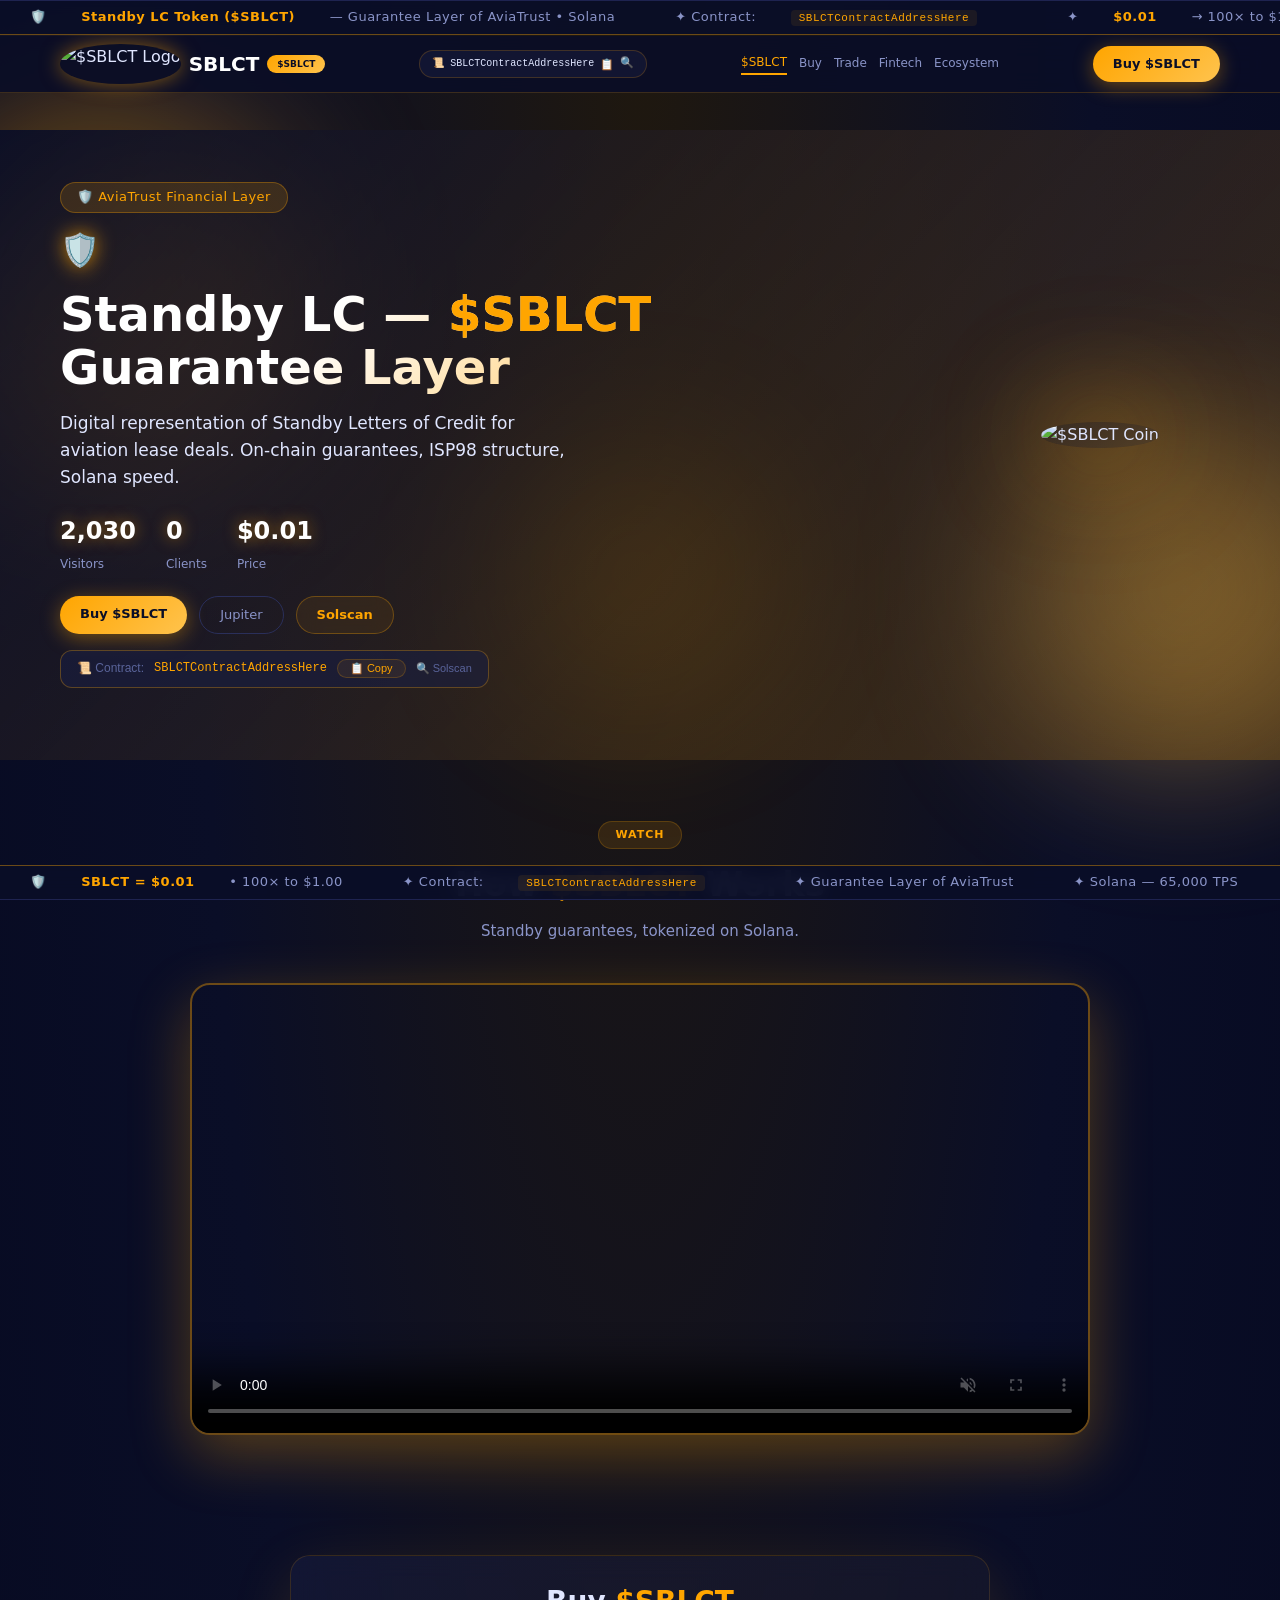
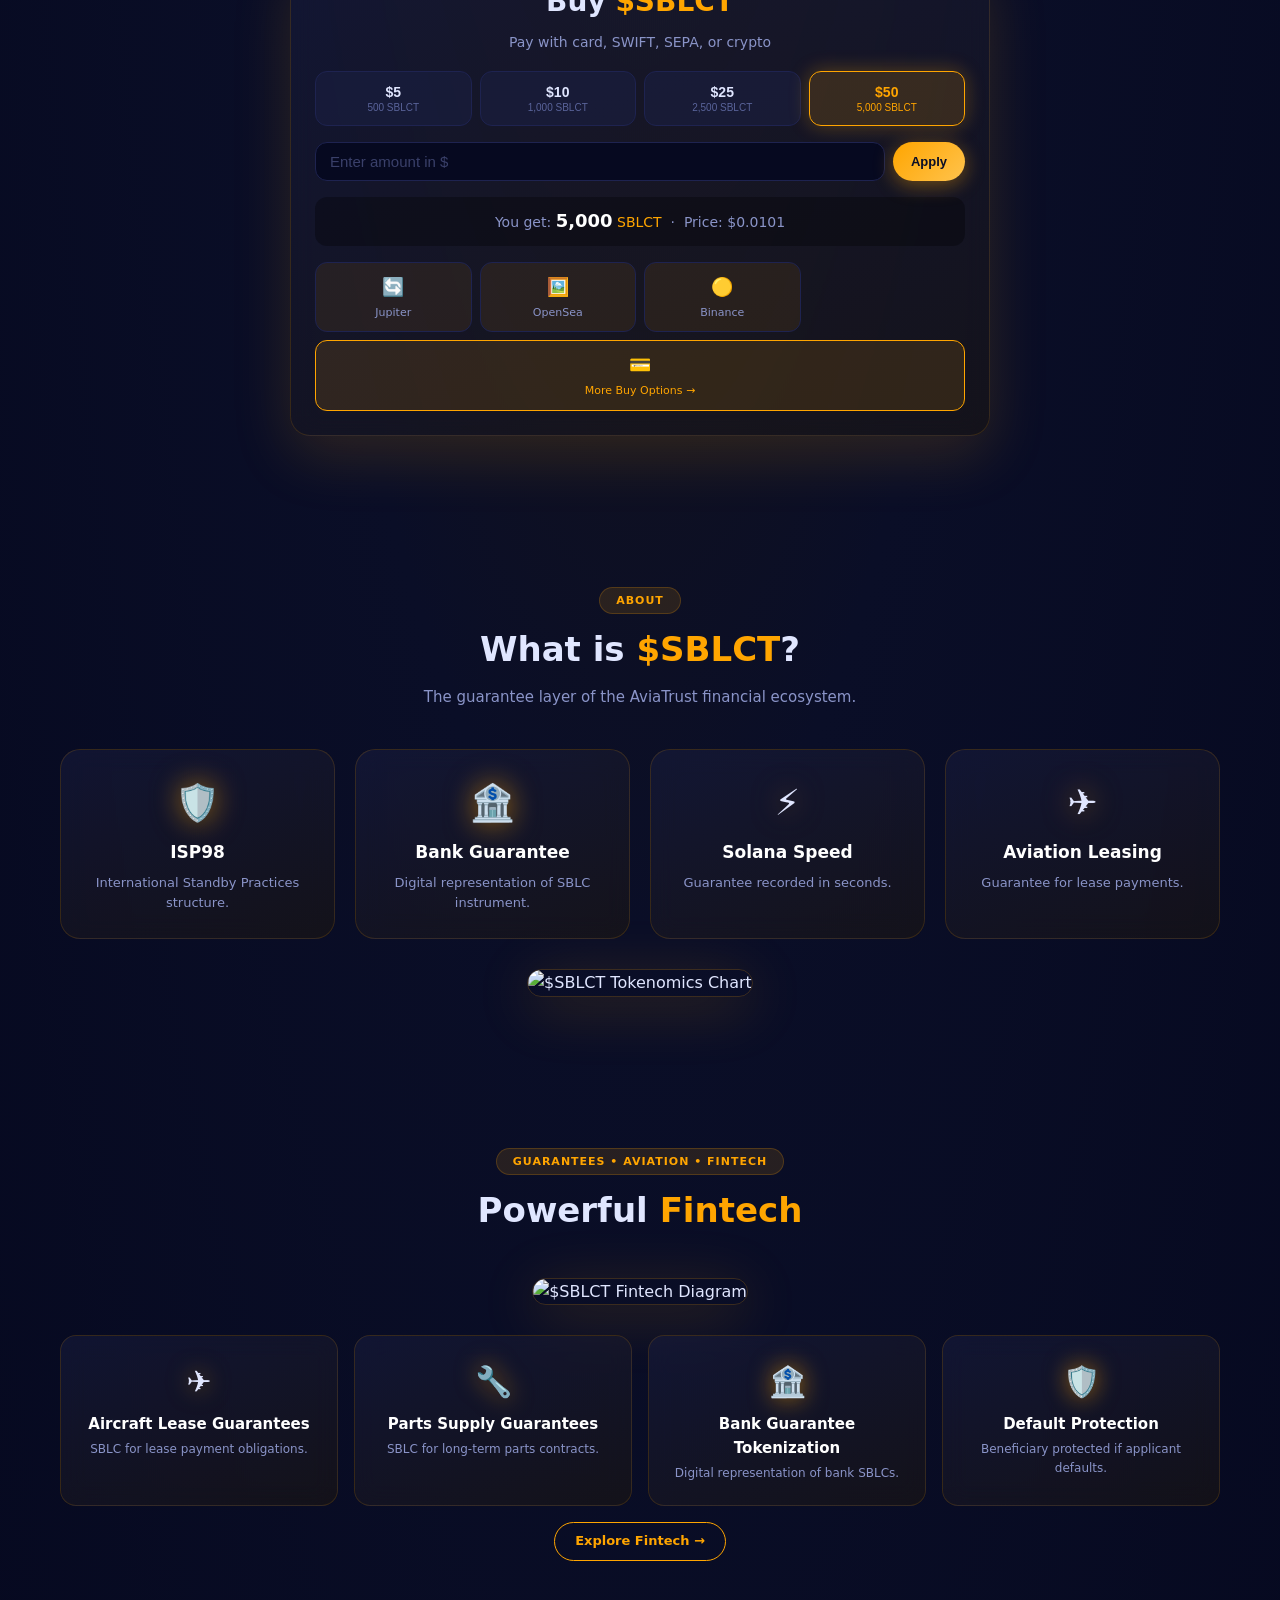
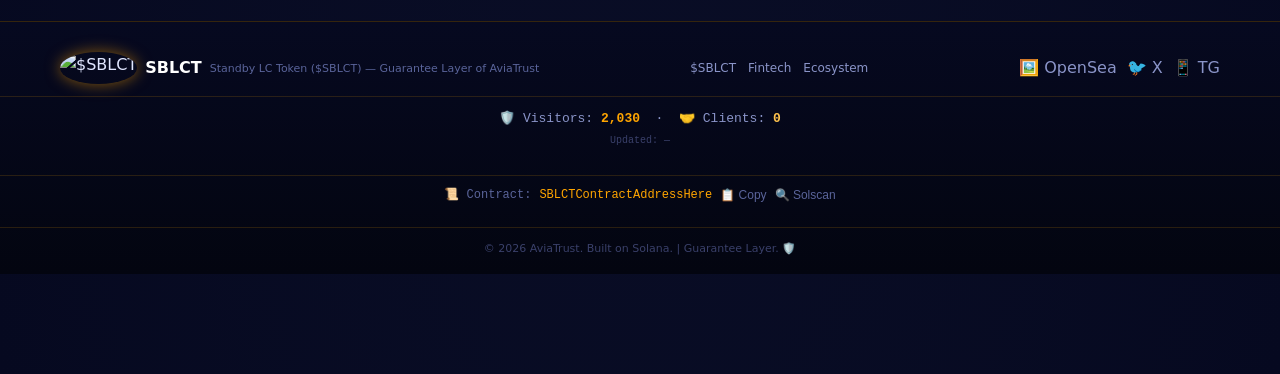
==== index.html @ 0c9ff34a "Create index.html" ====
<!DOCTYPE html>
<html lang="en">
<head>
<meta charset="UTF-8" />
<meta name="viewport" content="width=device-width, initial-scale=1.0"/>
<title>Standby Letter of Credit Token ($SBLCT) — Guarantee Layer of AviaTrust</title>
<meta name="description" content="Standby Letter of Credit Token on Solana. Digital representation of SBLC for aviation lease deals. $0.01 → target ×100." />
<link rel="icon" href="sblct_logo.png" />
<link rel="stylesheet" href="ai-agent.css" />
<style>
* { margin: 0; padding: 0; box-sizing: border-box; }
body {
  font-family: 'Segoe UI', system-ui, sans-serif;
  background: radial-gradient(ellipse at top, #1F180F 0%, #0A0E27 50%, #060920 100%);
  color: #E0E6FF; line-height: 1.6; overflow-x: hidden;
  padding-top: 130px; padding-bottom: 60px;
}
.container { max-width: 1200px; margin: 0 auto; padding: 0 20px; }

.orb { position: fixed; border-radius: 50%; pointer-events: none; filter: blur(80px); opacity: 0.4; z-index: 0; }
.orb-1 { width: 400px; height: 400px; background: #FFA500; top: 10%; left: -100px; }
.orb-2 { width: 350px; height: 350px; background: #FFC34D; bottom: 15%; right: -80px; }
.orb-3 { width: 250px; height: 250px; background: #FFA500; top: 50%; left: 40%; opacity: 0.2; }

.ticker { position: fixed; left: 0; width: 100%; z-index: 1000; background: rgba(10, 14, 39, 0.95); border-top: 1px solid #1E2350; border-bottom: 1px solid #1E2350; overflow: hidden; padding: 6px 0; backdrop-filter: blur(8px); }
.ticker-top { top: 0; border-bottom: 1px solid rgba(255,165,0,0.4); }
.ticker-bottom { bottom: 0; border-top: 1px solid rgba(255,165,0,0.4); }
.ticker-track { display: flex; white-space: nowrap; animation: tickerScroll 45s linear infinite; width: max-content; }
.ticker-track span { margin: 0 30px; font-size: 13px; color: #8A94C8; letter-spacing: 0.5px; flex-shrink: 0; }
.ticker-track .highlight-ticker { color: #FFA500; font-weight: 600; }
.ticker-track .contract-ticker { font-family: 'Courier New', monospace; color: #FFA500; background: rgba(255,165,0,0.08); padding: 2px 8px; border-radius: 4px; font-size: 11px; }
@keyframes tickerScroll { 0% { transform: translateX(0); } 100% { transform: translateX(-50%); } }
.ticker-bottom .ticker-track { animation-duration: 38s; }

header { position: fixed; top: 36px; left: 0; width: 100%; background: rgba(10, 14, 39, 0.92); backdrop-filter: blur(12px); z-index: 900; border-bottom: 1px solid rgba(255,165,0,0.2); padding: 8px 0; }
.header-inner { display: flex; align-items: center; justify-content: space-between; flex-wrap: wrap; gap: 8px; }
.logo { display: flex; align-items: center; gap: 8px; }
.logo img { height: 40px; width: auto; border-radius: 50%; box-shadow: 0 0 20px rgba(255,165,0,0.5); }
.logo-text { font-size: 20px; font-weight: 700; color: #fff; }
.logo-badge { font-size: 9px; background: linear-gradient(135deg, #FFA500, #FFC34D); color: #0A0E27; padding: 2px 10px; border-radius: 20px; font-weight: 700; text-transform: uppercase; }
.header-contract { font-size: 10px; color: #5A649A; background: rgba(26,30,65,0.5); padding: 4px 12px; border-radius: 20px; border: 1px solid rgba(255,165,0,0.2); display: inline-flex; align-items: center; gap: 6px; font-family: 'Courier New', monospace; }
.header-contract .addr { color: #E0E6FF; }
.header-contract .copy-btn { background: transparent; border: none; color: #5A649A; cursor: pointer; font-size: 11px; }
.header-contract .copy-btn:hover { color: #FFA500; }
.header-contract .solscan-link { color: #5A649A; text-decoration: none; font-size: 11px; }
.header-contract .solscan-link:hover { color: #FFA500; }

nav { display: flex; gap: 12px; align-items: center; flex-wrap: wrap; }
nav a { color: #8A94C8; text-decoration: none; font-size: 12px; font-weight: 500; transition: 0.3s; }
nav a:hover { color: #FFA500; }
nav a.active { color: #FFA500; border-bottom: 2px solid #FFA500; }

.btn-primary { background: linear-gradient(135deg, #FFA500 0%, #FFC34D 100%); color: #0A0E27; padding: 8px 20px; border-radius: 30px; font-weight: 700; text-decoration: none; transition: 0.3s; border: none; cursor: pointer; display: inline-block; font-size: 13px; box-shadow: 0 4px 20px rgba(255,165,0,0.4); }
.btn-primary:hover { transform: translateY(-2px); box-shadow: 0 8px 30px rgba(255,165,0,0.7); }
.btn-secondary { background: transparent; color: #FFA500; padding: 8px 20px; border-radius: 30px; font-weight: 600; text-decoration: none; border: 1px solid #FFA500; transition: 0.3s; display: inline-block; font-size: 13px; }
.btn-secondary:hover { background: #FFA500; color: #0A0E27; box-shadow: 0 0 20px rgba(255,165,0,0.5); }
.btn-outline { background: transparent; color: #8A94C8; padding: 8px 20px; border-radius: 30px; font-weight: 500; text-decoration: none; border: 1px solid #2A2F5A; transition: 0.3s; display: inline-block; font-size: 13px; }
.btn-outline:hover { border-color: #FFA500; color: #fff; }
.btn-glass { background: rgba(255,165,0, 0.08); backdrop-filter: blur(10px); color: #FFA500; padding: 8px 20px; border-radius: 30px; font-weight: 600; text-decoration: none; border: 1px solid rgba(255,165,0,0.3); transition: 0.3s; display: inline-block; font-size: 13px; }
.btn-glass:hover { background: rgba(255,165,0,0.2); box-shadow: 0 0 25px rgba(255,165,0,0.4); }

.hero { padding: 20px 0 40px; position: relative; z-index: 1; min-height: 70vh; display: flex; align-items: center; background-image: url('sblct_hero_bg.png'); background-size: cover; background-position: center; background-attachment: fixed; }
.hero::before { content: ''; position: absolute; top: 0; left: 0; right: 0; bottom: 0; background: linear-gradient(135deg, rgba(10,14,39,0.92) 0%, rgba(255,165,0,0.2) 100%); z-index: -1; }
.hero-inner { display: flex; align-items: center; gap: 40px; position: relative; z-index: 1; }
.hero-content { flex: 1; }
.hero-tag { display: inline-block; background: rgba(255,165,0,0.15); color: #FFA500; padding: 4px 16px; border-radius: 20px; font-size: 13px; font-weight: 500; letter-spacing: 0.5px; margin-bottom: 12px; border: 1px solid rgba(255,165,0,0.3); }
.hero h1 { font-size: 48px; font-weight: 800; line-height: 1.1; margin-bottom: 16px; background: linear-gradient(135deg, #fff 30%, #FFA500 100%); -webkit-background-clip: text; -webkit-text-fill-color: transparent; background-clip: text; }
.hero h1 .highlight { color: #FFA500; -webkit-text-fill-color: #FFA500; }
.hero .plane-icon { display: block; font-size: 32px; color: #FFA500; margin-bottom: 12px; text-shadow: 0 0 20px rgba(255,165,0,0.8); }
.hero p { font-size: 17px; color: #E0E6FF; max-width: 520px; margin-bottom: 20px; }
.hero-stats { display: flex; gap: 30px; margin-bottom: 20px; flex-wrap: wrap; }
.stat-number { display: block; font-size: 24px; font-weight: 700; color: #fff; text-shadow: 0 0 15px rgba(255,165,0,0.5); }
.stat-label { font-size: 12px; color: #8A94C8; }
.hero-actions { display: flex; gap: 12px; flex-wrap: wrap; }

.contract-hero { margin-top: 16px; padding: 8px 16px; background: rgba(26,30,65,0.6); border-radius: 12px; border: 1px solid rgba(255,165,0,0.3); display: inline-flex; align-items: center; gap: 10px; flex-wrap: wrap; font-size: 12px; font-family: 'Courier New', monospace; }
.contract-hero .label { color: #5A649A; font-family: 'Segoe UI', sans-serif; }
.contract-hero .addr { color: #FFA500; }
.contract-hero .copy-btn { background: rgba(255,165,0,0.08); border: 1px solid rgba(255,165,0,0.2); color: #FFA500; padding: 2px 12px; border-radius: 16px; cursor: pointer; font-size: 11px; transition: 0.2s; font-family: 'Segoe UI', sans-serif; }
.contract-hero .copy-btn:hover { background: rgba(255,165,0,0.2); }
.contract-hero .solscan-link { color: #5A649A; text-decoration: none; font-size: 11px; font-family: 'Segoe UI', sans-serif; }
.contract-hero .solscan-link:hover { color: #fff; }

.hero-visual { flex: 0 0 240px; text-align: center; }
.hero-coin { width: 240px; height: 240px; border-radius: 50%; object-fit: cover; box-shadow: 0 0 100px rgba(255,165,0,0.7), 0 0 150px rgba(255,165,0,0.4); animation: floatCoin 4s ease-in-out infinite; }
@keyframes floatCoin { 0%, 100% { transform: translateY(0) rotate(0deg); } 50% { transform: translateY(-15px) rotate(5deg); } }

.video-section { padding: 60px 0; position: relative; z-index: 1; }
.video-wrapper { max-width: 900px; margin: 0 auto; border-radius: 20px; overflow: hidden; border: 2px solid rgba(255,165,0,0.4); box-shadow: 0 20px 60px rgba(255,165,0,0.3); transition: 0.3s; }
.video-wrapper:hover { box-shadow: 0 20px 80px rgba(255,165,0,0.6); transform: translateY(-4px); border-color: #FFA500; }
.video-wrapper video { width: 100%; display: block; }

.quick-buy { max-width: 700px; margin: 0 auto 30px; background: linear-gradient(160deg, rgba(26,30,65,0.6) 0%, rgba(31,24,15,0.6) 100%); border: 1px solid rgba(255,165,0,0.3); border-radius: 24px; padding: 28px 32px; backdrop-filter: blur(12px); text-align: center; box-shadow: 0 20px 60px rgba(255,165,0,0.15); }
.quick-buy h2 { font-size: 28px; margin-bottom: 6px; }
.quick-buy h2 .highlight { color: #FFA500; }
.quick-buy .sub { color: #8A94C8; margin-bottom: 18px; font-size: 14px; }
.buy-amount-grid { display: grid; grid-template-columns: repeat(4, 1fr); gap: 8px; margin-bottom: 16px; }
.buy-amount-btn { background: rgba(26,30,65,0.6); border: 1px solid #1E2350; border-radius: 12px; padding: 12px 6px; color: #E0E6FF; font-size: 14px; font-weight: 600; cursor: pointer; transition: 0.3s; }
.buy-amount-btn:hover, .buy-amount-btn.active { border-color: #FFA500; background: rgba(255,165,0,0.15); color: #FFA500; box-shadow: 0 0 20px rgba(255,165,0,0.3); }
.buy-amount-btn small { display: block; font-size: 10px; font-weight: 400; color: #5A649A; margin-top: 2px; }
.buy-amount-btn.active small { color: #FFA500; }
.buy-custom-row { display: flex; gap: 8px; margin-bottom: 16px; }
.buy-custom-row input { flex: 1; padding: 10px 14px; border-radius: 12px; border: 1px solid #1E2350; background: #060920; color: #fff; font-size: 15px; outline: none; min-width: 0; }
.buy-custom-row input:focus { border-color: #FFA500; }
.buy-custom-row input::placeholder { color: #3A406A; }
.buy-total { background: rgba(0,0,0,0.3); border-radius: 12px; padding: 10px; margin-bottom: 16px; font-size: 14px; color: #8A94C8; }
.buy-total strong { color: #fff; font-size: 18px; }
.buy-links-grid { display: grid; grid-template-columns: repeat(4, 1fr); gap: 8px; margin-top: 12px; }
.buy-links-grid a { background: rgba(255,165,0,0.08); border: 1px solid #1E2350; border-radius: 12px; padding: 10px 6px; color: #8A94C8; text-decoration: none; font-size: 11px; transition: 0.3s; text-align: center; }
.buy-links-grid a:hover { border-color: #FFA500; color: #FFA500; background: rgba(255,165,0,0.05); }
.buy-links-grid a .icon { display: block; font-size: 18px; margin-bottom: 2px; }

section { padding: 60px 0; position: relative; z-index: 1; }
.section-header { text-align: center; margin-bottom: 40px; }
.section-tag { display: inline-block; background: rgba(255,165,0,0.12); color: #FFA500; padding: 4px 16px; border-radius: 20px; font-size: 11px; font-weight: 600; text-transform: uppercase; letter-spacing: 1px; border: 1px solid rgba(255,165,0,0.2); }
.section-header h2 { font-size: 34px; font-weight: 700; margin: 8px 0; }
.section-header h2 .highlight { color: #FFA500; }
.section-header p { color: #8A94C8; max-width: 600px; margin: 0 auto; font-size: 15px; }

.glass-card { background: linear-gradient(160deg, rgba(26, 30, 65, 0.5) 0%, rgba(31, 24, 15, 0.5) 100%); backdrop-filter: blur(12px); border: 1px solid rgba(255,165,0,0.15); border-radius: 20px; padding: 24px 24px; transition: 0.4s; }
.glass-card:hover { border-color: rgba(255,165,0,0.4); transform: translateY(-4px); box-shadow: 0 20px 40px rgba(255,165,0,0.15); }

.about-grid { display: grid; grid-template-columns: repeat(auto-fit, minmax(200px, 1fr)); gap: 20px; }
.about-card { text-align: center; padding: 24px; }
.about-icon { font-size: 36px; margin-bottom: 8px; filter: drop-shadow(0 0 15px rgba(255,165,0,0.6)); }
.about-card h3 { font-size: 17px; margin-bottom: 6px; color: #fff; }
.about-card p { font-size: 13px; color: #8A94C8; }

.rwa-grid { display: grid; grid-template-columns: repeat(auto-fit, minmax(220px, 1fr)); gap: 16px; }
.rwa-card { background: linear-gradient(160deg, rgba(26,30,65,0.5), rgba(31,24,15,0.5)); border: 1px solid rgba(255,165,0,0.15); border-radius: 16px; padding: 22px 18px; text-align: center; transition: 0.3s; }
.rwa-card:hover { border-color: #FFA500; transform: translateY(-4px); box-shadow: 0 15px 30px rgba(255,165,0,0.2); }
.rwa-card .rwa-icon { font-size: 30px; margin-bottom: 6px; filter: drop-shadow(0 0 12px rgba(255,165,0,0.6)); }
.rwa-card h4 { color: #fff; font-size: 15px; }
.rwa-card p { color: #8A94C8; font-size: 12px; margin-top: 4px; }

.image-block { max-width: 900px; margin: 30px auto; text-align: center; }
.image-block img { max-width: 100%; border-radius: 20px; border: 1px solid rgba(255,165,0,0.2); box-shadow: 0 10px 60px rgba(255,165,0,0.2); }

footer { background: linear-gradient(180deg, #060920 0%, #030510 100%); padding: 30px 0 16px; position: relative; z-index: 1; border-top: 1px solid rgba(255,165,0,0.2); margin-bottom: 40px; }
.footer-inner { display: flex; justify-content: space-between; align-items: center; flex-wrap: wrap; gap: 12px; }
.footer-brand { display: flex; align-items: center; gap: 8px; }
.footer-brand img { height: 32px; width: auto; border-radius: 50%; box-shadow: 0 0 15px rgba(255,165,0,0.5); }
.footer-brand .logo-text { font-size: 16px; }
.footer-brand p { font-size: 11px; color: #5A649A; margin-top: 2px; }
.footer-links { display: flex; gap: 12px; flex-wrap: wrap; }
.footer-links a { color: #8A94C8; text-decoration: none; font-size: 12px; }
.footer-links a:hover { color: #FFA500; }
.footer-social { display: flex; gap: 10px; }
.footer-social a { color: #8A94C8; text-decoration: none; font-size: 16px; }
.footer-social a:hover { color: #FFA500; }

.footer-counter { text-align: center; padding: 12px 0; border-top: 1px solid rgba(255,165,0,0.15); margin-top: 12px; font-size: 13px; color: #8A94C8; font-family: 'Courier New', monospace; }
.footer-counter .counter-visitors { color: #FFA500; font-weight: 600; }
.footer-counter .counter-clients { color: #FFC34D; font-weight: 600; }
.footer-counter .time { font-size: 10px; color: #3A406A; }

.footer-contract { text-align: center; padding: 10px 0; border-top: 1px solid rgba(255,165,0,0.15); margin-top: 12px; font-size: 12px; color: #5A649A; display: flex; align-items: center; justify-content: center; gap: 8px; flex-wrap: wrap; font-family: 'Courier New', monospace; }
.footer-contract .addr { color: #FFA500; }
.footer-contract .copy-btn { background: transparent; border: none; color: #5A649A; cursor: pointer; font-size: 12px; font-family: 'Segoe UI', sans-serif; }
.footer-contract .copy-btn:hover { color: #FFA500; }
.footer-contract .solscan-link { color: #5A649A; text-decoration: none; font-size: 12px; font-family: 'Segoe UI', sans-serif; }
.footer-contract .solscan-link:hover { color: #fff; }
.footer-bottom { text-align: center; padding-top: 12px; border-top: 1px solid rgba(255,165,0,0.15); margin-top: 12px; font-size: 11px; color: #3A406A; }

@media (max-width: 768px) {
  body { padding-top: 180px; }
  header { top: 34px; padding: 6px 0; }
  .header-inner { flex-direction: column; align-items: stretch; }
  .header-contract { font-size: 9px; padding: 2px 8px; justify-content: center; }
  nav { justify-content: center; gap: 6px; }
  nav a { font-size: 10px; }
  .hero { padding: 10px 0 30px; background-attachment: scroll; }
  .hero-inner { flex-direction: column; text-align: center; }
  .hero h1 { font-size: 32px; }
  .hero-stats { justify-content: center; gap: 14px; }
  .hero-actions { justify-content: center; }
  .contract-hero { justify-content: center; font-size: 10px; }
  .hero-visual { flex: 0 0 160px; }
  .hero-coin { width: 160px; height: 160px; }
  .quick-buy { padding: 16px; }
  .buy-amount-grid { grid-template-columns: repeat(2, 1fr); }
  .buy-links-grid { grid-template-columns: 1fr 1fr; }
  .buy-custom-row { flex-direction: column; }
  section { padding: 30px 0; }
  .footer-inner { flex-direction: column; text-align: center; }
  .footer-contract { font-size: 10px; flex-direction: column; gap: 4px; }
}
@media (max-width: 480px) {
  .hero h1 { font-size: 26px; }
  .hero-stats { gap: 8px; }
  .stat-number { font-size: 16px; }
  .buy-amount-grid { grid-template-columns: 1fr 1fr; }
  .buy-links-grid { grid-template-columns: 1fr; }
  .header-contract { display: none; }
  .orb { display: none; }
}
</style>
</head>
<body>

<div class="orb orb-1"></div>
<div class="orb orb-2"></div>
<div class="orb orb-3"></div>

<div class="ticker ticker-top">
  <div class="ticker-track">
    <span>🛡️ <span class="highlight-ticker">Standby LC Token ($SBLCT)</span> — Guarantee Layer of AviaTrust • Solana</span>
    <span>✦ Contract: <span class="contract-ticker">SBLCTContractAddressHere</span></span>
    <span>✦ <span class="highlight-ticker">$0.01</span> → 100× to $1.00</span>
    <span>✦ Token-2022 • 1% Transfer Fee</span>
    <span>✦ ISP98 • Bank Guarantees • Aviation Leasing</span>
    <span>✦ SWIFT • SEPA • CIPS • UPI • PIX</span>
    <span>🛡️ <span class="highlight-ticker">Standby LC Token ($SBLCT)</span> — Guarantee Layer of AviaTrust • Solana</span>
    <span>✦ Contract: <span class="contract-ticker">SBLCTContractAddressHere</span></span>
    <span>✦ <span class="highlight-ticker">$0.01</span> → 100× to $1.00</span>
    <span>✦ Token-2022 • 1% Transfer Fee</span>
    <span>✦ ISP98 • Bank Guarantees • Aviation Leasing</span>
    <span>✦ SWIFT • SEPA • CIPS • UPI • PIX</span>
  </div>
</div>

<header>
  <div class="container header-inner">
    <div class="logo">
      <img src="sblct_logo.png" alt="$SBLCT Logo" />
      <span class="logo-text">SBLCT</span>
      <span class="logo-badge">$SBLCT</span>
    </div>
    <div class="header-contract">
      📜 <span class="addr">SBLCTContractAddressHere</span>
      <button onclick="navigator.clipboard.writeText('SBLCTContractAddressHere')" class="copy-btn">📋</button>
      <a href="https://solscan.io/token/SBLCTContractAddressHere" target="_blank" class="solscan-link">🔍</a>
    </div>
    <nav>
      <a href="index.html" class="active">$SBLCT</a>
      <a href="buy.html">Buy</a>
      <a href="trade.html">Trade</a>
      <a href="fintech2.html">Fintech</a>
      <a href="ecosystem.html">Ecosystem</a>
    </nav>
    <a href="buy.html" class="btn-primary">Buy $SBLCT</a>
  </div>
</header>

<section class="hero">
  <div class="container hero-inner">
    <div class="hero-content">
      <div class="hero-tag">🛡️ AviaTrust Financial Layer</div>
      <span class="plane-icon">🛡️</span>
      <h1>Standby LC — <span class="highlight">$SBLCT</span> Guarantee Layer</h1>
      <p>Digital representation of Standby Letters of Credit for aviation lease deals. On-chain guarantees, ISP98 structure, Solana speed.</p>
      <div class="hero-stats">
        <div class="stat"><span class="stat-number counter-visitors">2,030</span><span class="stat-label">Visitors</span></div>
        <div class="stat"><span class="stat-number counter-clients">0</span><span class="stat-label">Clients</span></div>
        <div class="stat"><span class="stat-number">$0.01</span><span class="stat-label">Price</span></div>
      </div>
      <div class="hero-actions">
        <a href="buy.html" class="btn-primary">Buy $SBLCT</a>
        <a href="https://jup.ag/tokens/SBLCTContractAddressHere" target="_blank" class="btn-outline">Jupiter</a>
        <a href="https://solscan.io/token/SBLCTContractAddressHere" target="_blank" class="btn-glass">Solscan</a>
      </div>
      <div class="contract-hero">
        <span class="label">📜 Contract:</span>
        <span class="addr">SBLCTContractAddressHere</span>
        <button onclick="navigator.clipboard.writeText('SBLCTContractAddressHere')" class="copy-btn">📋 Copy</button>
        <a href="https://solscan.io/token/SBLCTContractAddressHere" target="_blank" class="solscan-link">🔍 Solscan</a>
      </div>
    </div>
    <div class="hero-visual">
      <img src="sblct_coin.png" alt="$SBLCT Coin" class="hero-coin" onerror="this.onerror=null;this.src='sblct_logo.png';" />
    </div>
  </div>
</section>

<section class="video-section">
  <div class="container">
    <div class="section-header">
      <span class="section-tag">Watch</span>
      <h2>How <span class="highlight">$SBLCT</span> Works</h2>
      <p>Standby guarantees, tokenized on Solana.</p>
    </div>
    <div class="video-wrapper">
      <video controls autoplay muted loop playsinline poster="sblct_logo.png">
        <source src="sblct_promo_video.mp4" type="video/mp4">
      </video>
    </div>
  </div>
</section>

<section id="buy">
  <div class="container">
    <div class="quick-buy glass-card">
      <h2>Buy <span class="highlight">$SBLCT</span></h2>
      <p class="sub">Pay with card, SWIFT, SEPA, or crypto</p>
      <div class="buy-amount-grid">
        <button class="buy-amount-btn" data-usd="5">$5 <small>500 SBLCT</small></button>
        <button class="buy-amount-btn" data-usd="10">$10 <small>1,000 SBLCT</small></button>
        <button class="buy-amount-btn" data-usd="25">$25 <small>2,500 SBLCT</small></button>
        <button class="buy-amount-btn active" data-usd="50">$50 <small>5,000 SBLCT</small></button>
      </div>
      <div class="buy-custom-row">
        <input type="number" id="customAmount" placeholder="Enter amount in $" min="1" />
        <button class="btn-primary" id="setCustomBtn" style="padding: 10px 18px;">Apply</button>
      </div>
      <div class="buy-total">
        You get: <strong id="totalSBLCT">5,000</strong> <span style="color:#FFA500;">SBLCT</span>
        &nbsp;·&nbsp; Price: <span id="displayPrice">$0.01</span>
      </div>
      <div class="buy-links-grid">
        <a href="https://jup.ag/tokens/SBLCTContractAddressHere" target="_blank"><span class="icon">🔄</span> Jupiter</a>
        <a href="https://opensea.io/token/solana/SBLCTContractAddressHere" target="_blank"><span class="icon">🖼️</span> OpenSea</a>
        <a href="https://app.binance.com/uni-qr/web3-token-details?tokenCA=SBLCTContractAddressHere" target="_blank"><span class="icon">🟡</span> Binance</a>
        <a href="buy.html" style="grid-column: span 4; background: rgba(255,165,0,0.12); border-color: #FFA500; color: #FFA500;"><span class="icon">💳</span> More Buy Options →</a>
      </div>
    </div>
  </div>
</section>

<section id="about">
  <div class="container">
    <div class="section-header">
      <span class="section-tag">About</span>
      <h2>What is <span class="highlight">$SBLCT</span>?</h2>
      <p>The guarantee layer of the AviaTrust financial ecosystem.</p>
    </div>
    <div class="about-grid">
      <div class="about-card glass-card"><div class="about-icon">🛡️</div><h3>ISP98</h3><p>International Standby Practices structure.</p></div>
      <div class="about-card glass-card"><div class="about-icon">🏦</div><h3>Bank Guarantee</h3><p>Digital representation of SBLC instrument.</p></div>
      <div class="about-card glass-card"><div class="about-icon">⚡</div><h3>Solana Speed</h3><p>Guarantee recorded in seconds.</p></div>
      <div class="about-card glass-card"><div class="about-icon">✈️</div><h3>Aviation Leasing</h3><p>Guarantee for lease payments.</p></div>
    </div>
    <div class="image-block">
      <img src="sblct_chart.png" alt="$SBLCT Tokenomics Chart" />
    </div>
  </div>
</section>

<section id="fintech">
  <div class="container">
    <div class="section-header">
      <span class="section-tag">Guarantees • Aviation • Fintech</span>
      <h2>Powerful <span class="highlight">Fintech</span></h2>
    </div>
    <div class="image-block">
      <img src="sblct_fintech_diagram.png" alt="$SBLCT Fintech Diagram" />
    </div>
    <div class="rwa-grid">
      <div class="rwa-card glass-card"><div class="rwa-icon">✈️</div><h4>Aircraft Lease Guarantees</h4><p>SBLC for lease payment obligations.</p></div>
      <div class="rwa-card glass-card"><div class="rwa-icon">🔧</div><h4>Parts Supply Guarantees</h4><p>SBLC for long-term parts contracts.</p></div>
      <div class="rwa-card glass-card"><div class="rwa-icon">🏦</div><h4>Bank Guarantee Tokenization</h4><p>Digital representation of bank SBLCs.</p></div>
      <div class="rwa-card glass-card"><div class="rwa-icon">🛡️</div><h4>Default Protection</h4><p>Beneficiary protected if applicant defaults.</p></div>
    </div>
    <div style="text-align:center; margin-top:16px;">
      <a href="fintech2.html" class="btn-secondary">Explore Fintech →</a>
    </div>
  </div>
</section>

<div class="ticker ticker-bottom">
  <div class="ticker-track">
    <span>🛡️ <span class="highlight-ticker">SBLCT = $0.01</span> • 100× to $1.00</span>
    <span>✦ Contract: <span class="contract-ticker">SBLCTContractAddressHere</span></span>
    <span>✦ Guarantee Layer of AviaTrust</span>
    <span>✦ Solana — 65,000 TPS</span>
    <span>✦ ISP98 • SWIFT MT 760 • Bank Guarantees</span>
    <span>✦ 365 Days Liquidity Lock</span>
    <span>🛡️ <span class="highlight-ticker">SBLCT = $0.01</span> • 100× to $1.00</span>
    <span>✦ Contract: <span class="contract-ticker">SBLCTContractAddressHere</span></span>
    <span>✦ Guarantee Layer of AviaTrust</span>
    <span>✦ Solana — 65,000 TPS</span>
    <span>✦ ISP98 • SWIFT MT 760 • Bank Guarantees</span>
    <span>✦ 365 Days Liquidity Lock</span>
  </div>
</div>

<footer>
  <div class="container footer-inner">
    <div class="footer-brand">
      <img src="sblct_logo.png" alt="$SBLCT" />
      <span class="logo-text">SBLCT</span>
      <p>Standby LC Token ($SBLCT) — Guarantee Layer of AviaTrust</p>
    </div>
    <div class="footer-links">
      <a href="index.html">$SBLCT</a>
      <a href="fintech1.html">Fintech</a>
      <a href="ecosystem.html">Ecosystem</a>
    </div>
    <div class="footer-social">
      <a href="https://opensea.io/token/solana/SBLCTContractAddressHere" target="_blank">🖼️ OpenSea</a>
      <a href="https://x.com/aviatrust" target="_blank">🐦 X</a>
      <a href="https://t.me/aviatrust" target="_blank">📱 TG</a>
    </div>
  </div>

  <div class="footer-counter">
    🛡️ Visitors: <span class="counter-visitors">2,030</span>
    &nbsp;·&nbsp;
    🤝 Clients: <span class="counter-clients">0</span>
    <br />
    <span class="time counter-visitor-time">Updated: —</span>
  </div>

  <div class="footer-contract">
    📜 Contract: <span class="addr">SBLCTContractAddressHere</span>
    <button onclick="navigator.clipboard.writeText('SBLCTContractAddressHere')" class="copy-btn">📋 Copy</button>
    <a href="https://solscan.io/token/SBLCTContractAddressHere" target="_blank" class="solscan-link">🔍 Solscan</a>
  </div>
  <div class="footer-bottom">
    <p>© 2026 AviaTrust. Built on Solana. | Guarantee Layer. 🛡️</p>
  </div>
</footer>

<script>
document.querySelectorAll('.ticker-track').forEach(track => {
  const content = track.innerHTML;
  track.innerHTML = content + content + content;
});

const price = 0.01;
const priceEl = document.getElementById('displayPrice');
const totalEl = document.getElementById('totalSBLCT');
const customInput = document.getElementById('customAmount');
const setCustomBtn = document.getElementById('setCustomBtn');

setInterval(() => {
  const change = (Math.random() - 0.5) * 0.0005;
  const newPrice = Math.max(0.009, Math.min(0.011, price + change));
  priceEl.textContent = '$' + newPrice.toFixed(4);
}, 3000);

const amountBtns = document.querySelectorAll('.buy-amount-btn');
amountBtns.forEach(btn => {
  btn.addEventListener('click', function() {
    amountBtns.forEach(b => b.classList.remove('active'));
    this.classList.add('active');
    updateTotal(parseFloat(this.dataset.usd));
  });
});

setCustomBtn.addEventListener('click', function() {
  const val = parseFloat(customInput.value);
  if (val && val > 0) {
    amountBtns.forEach(b => b.classList.remove('active'));
    updateTotal(val);
  } else { alert('Enter a valid amount'); }
});

customInput.addEventListener('keydown', e => { if (e.key === 'Enter') setCustomBtn.click(); });

function updateTotal(usd) {
  totalEl.textContent = Math.floor(usd / price).toLocaleString();
}

updateTotal(50);

document.querySelectorAll('a[href^="#"]').forEach(anchor => {
  anchor.addEventListener('click', function(e) {
    const href = this.getAttribute('href');
    if (href === '#') return;
    e.preventDefault();
    const target = document.querySelector(href);
    if (target) {
      const top = target.getBoundingClientRect().top + window.pageYOffset - 160;
      window.scrollTo({ top, behavior: 'smooth' });
    }
  });
});
</script>

<script src="counter.js"></script>
<script src="ai-agent.js"></script>

</body>
</html>
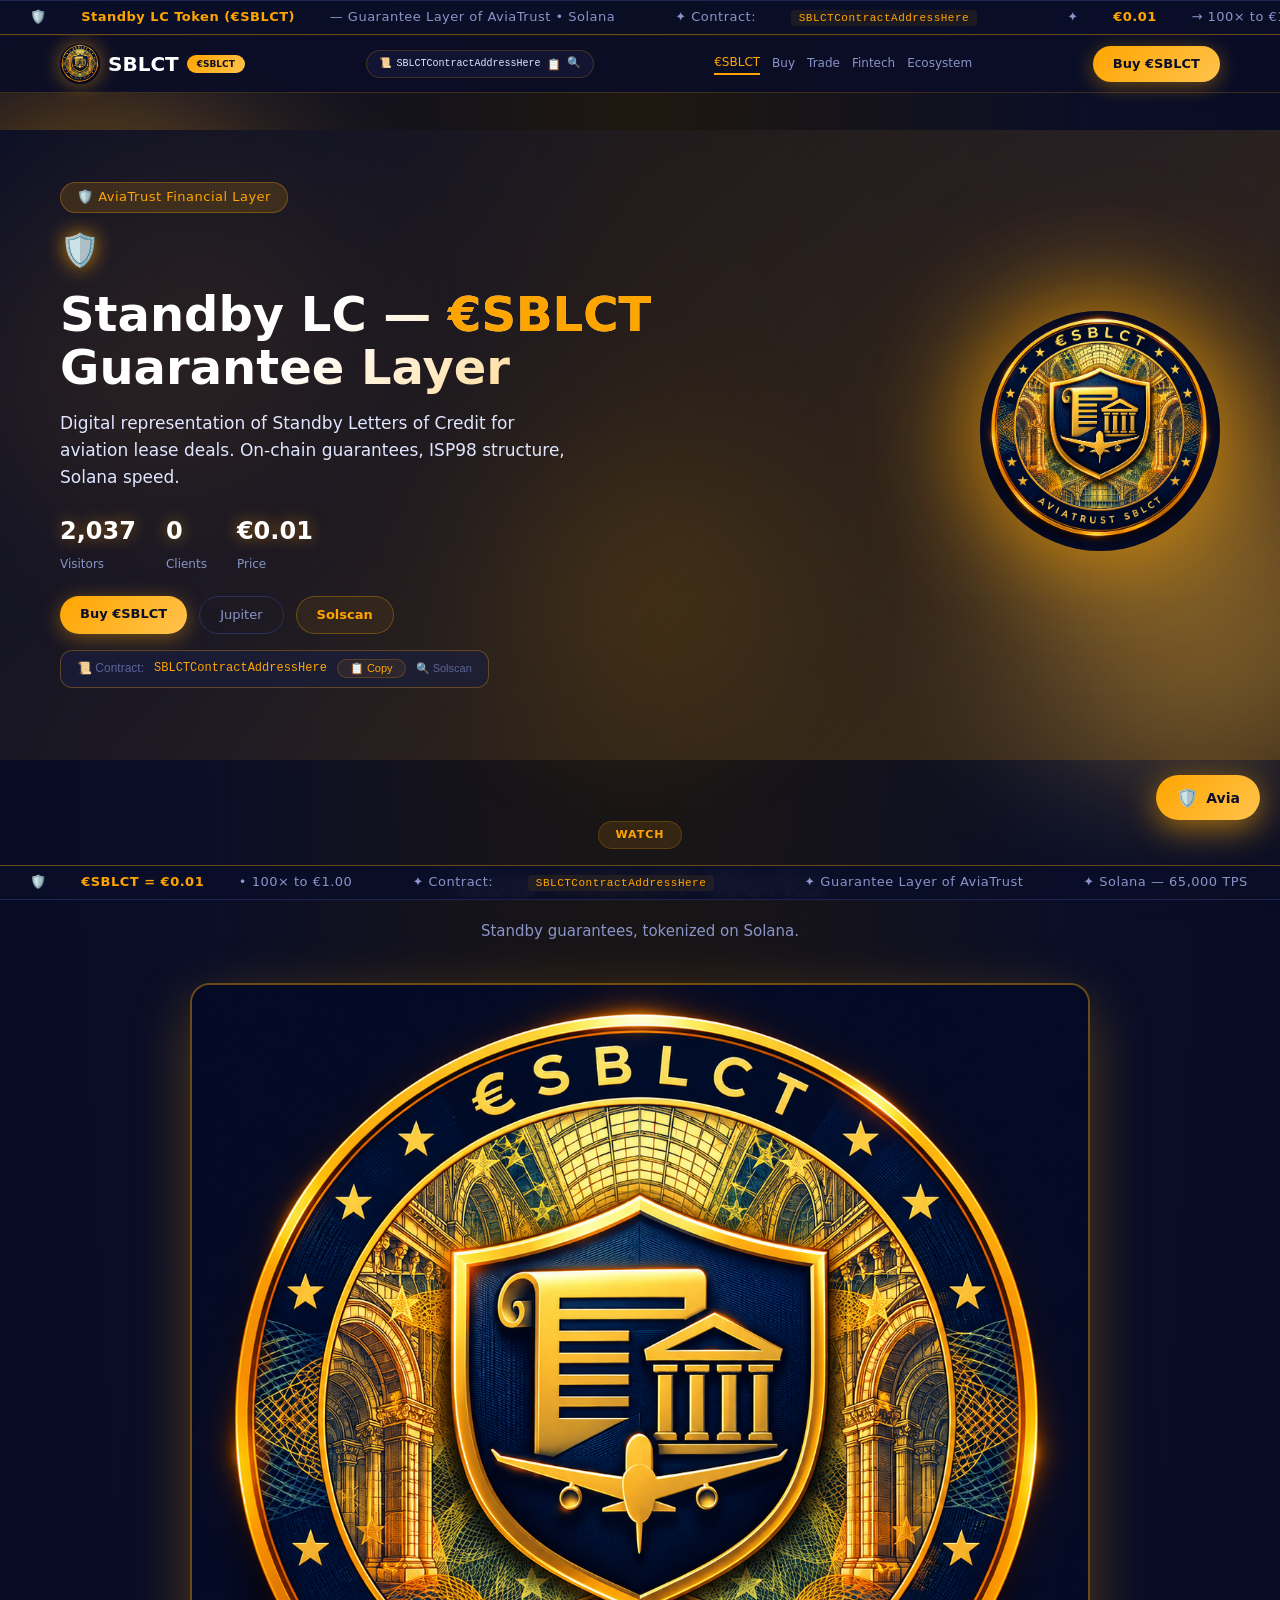
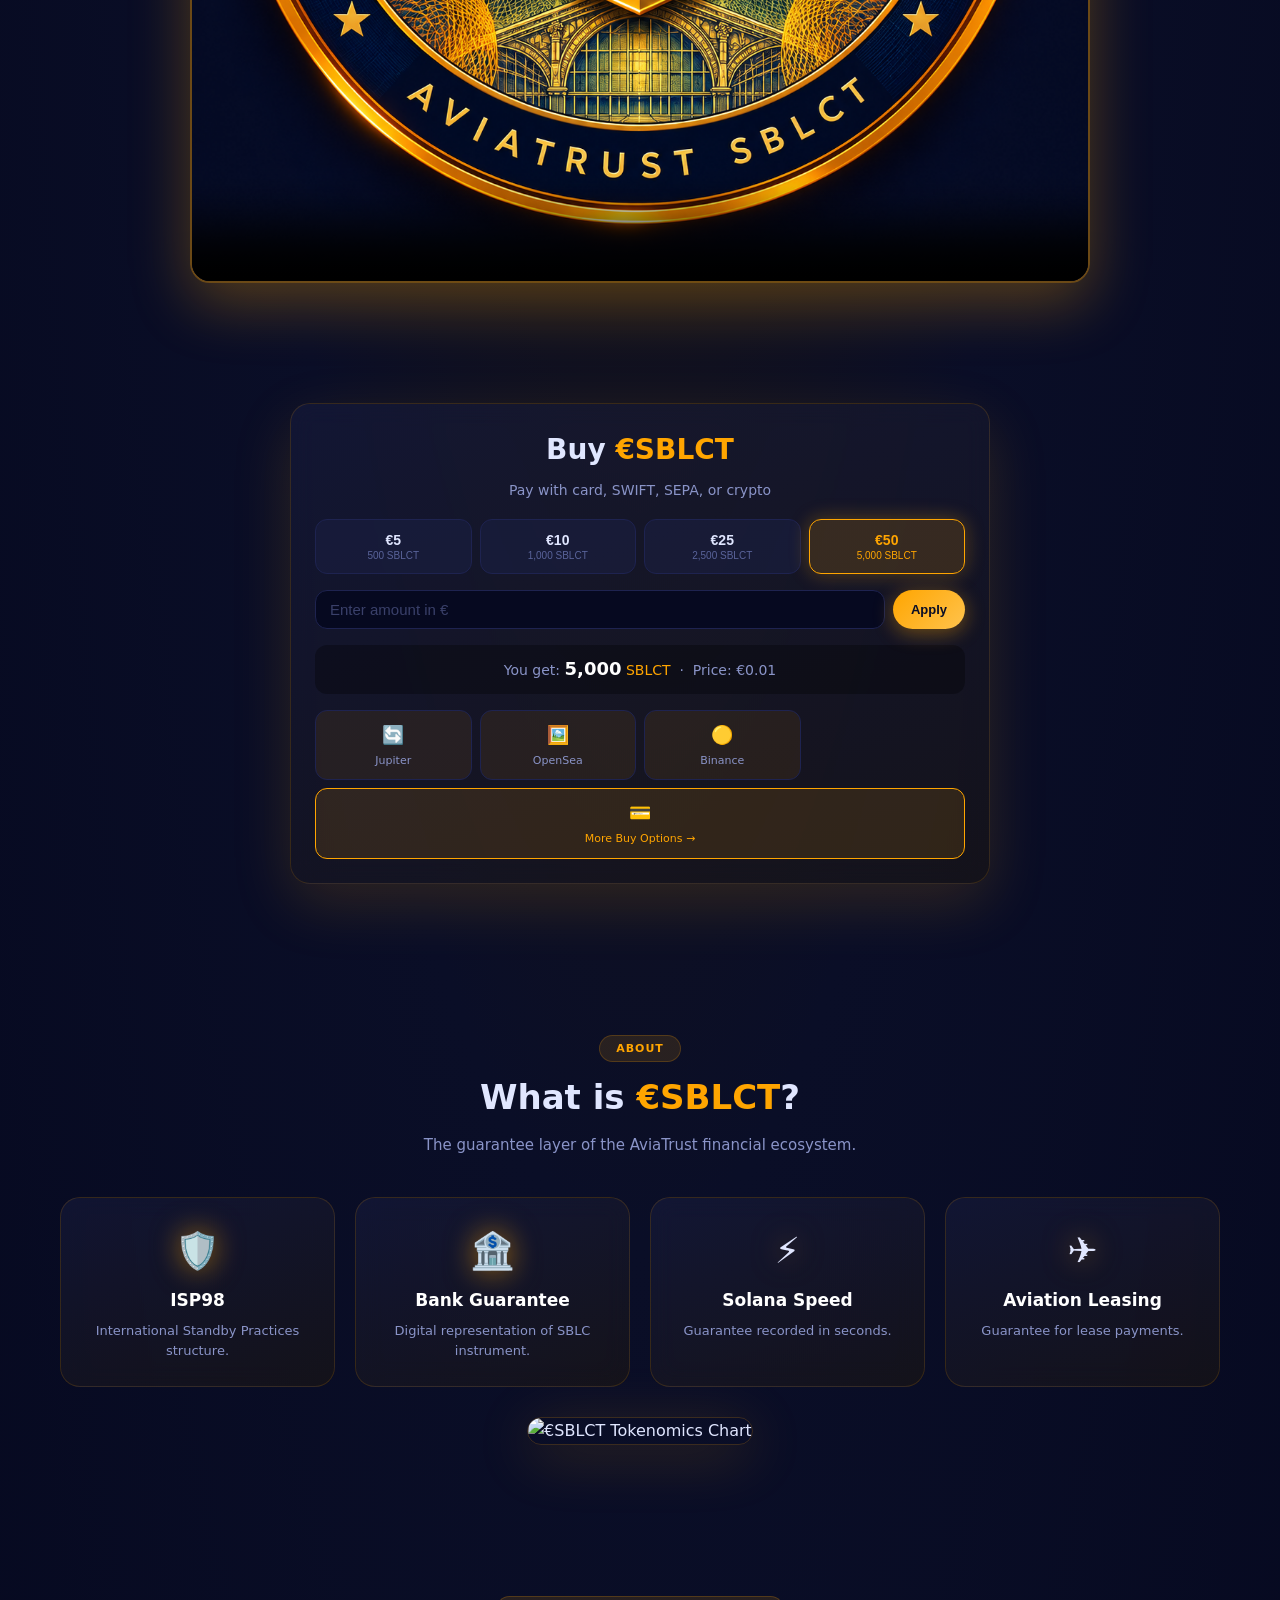
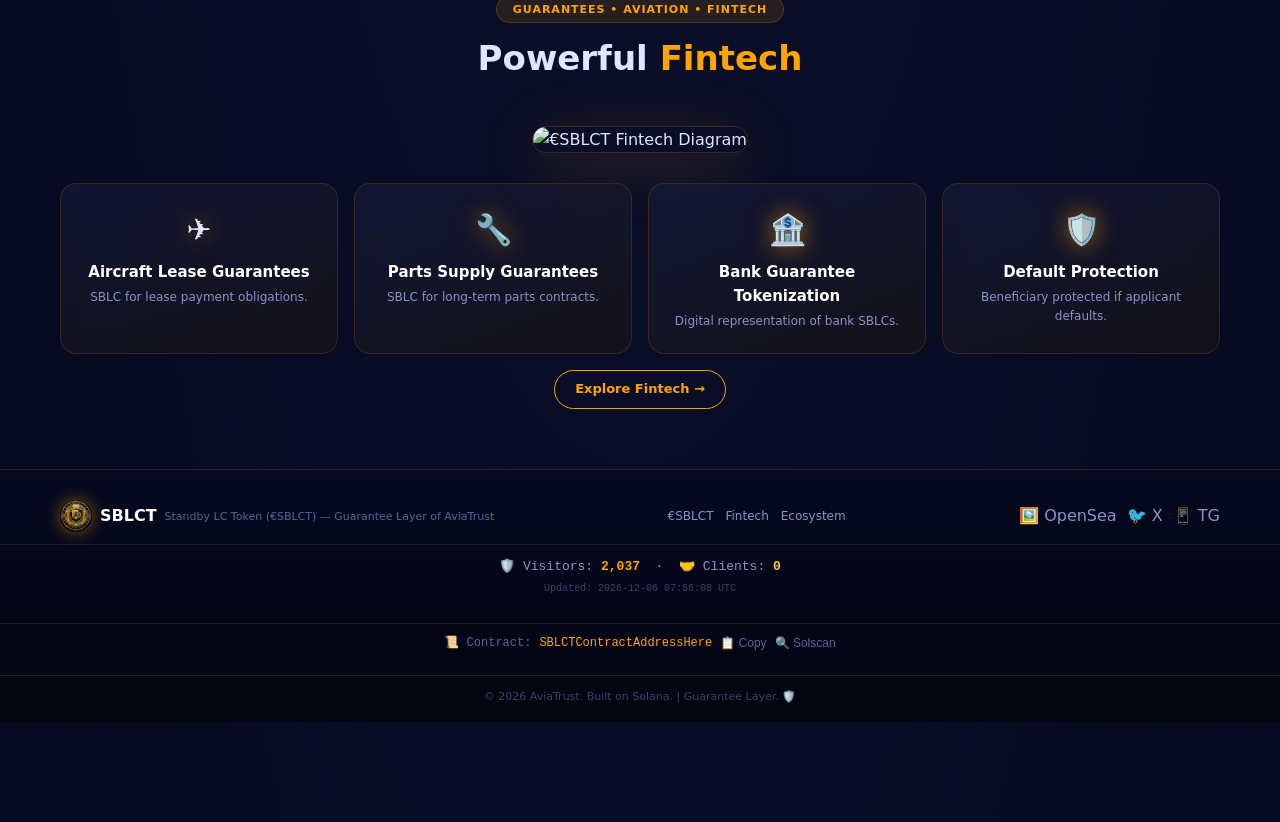
==== commit 3f7acaa1: "Update index.html" ====
--- a/index.html
+++ b/index.html
@@ -3,8 +3,8 @@
 <head>
 <meta charset="UTF-8" />
 <meta name="viewport" content="width=device-width, initial-scale=1.0"/>
-<title>Standby Letter of Credit Token ($SBLCT) — Guarantee Layer of AviaTrust</title>
-<meta name="description" content="Standby Letter of Credit Token on Solana. Digital representation of SBLC for aviation lease deals. $0.01 → target ×100." />
+<title>Standby Letter of Credit Token (€SBLCT) — Guarantee Layer of AviaTrust</title>
+<meta name="description" content="Standby Letter of Credit Token on Solana. Digital representation of SBLC for aviation lease deals. €0.01 → target ×100." />
 <link rel="icon" href="sblct_logo.png" />
 <link rel="stylesheet" href="ai-agent.css" />
 <style>
@@ -204,15 +204,15 @@
 
 <div class="ticker ticker-top">
   <div class="ticker-track">
-    <span>🛡️ <span class="highlight-ticker">Standby LC Token ($SBLCT)</span> — Guarantee Layer of AviaTrust • Solana</span>
+    <span>🛡️ <span class="highlight-ticker">Standby LC Token (€SBLCT)</span> — Guarantee Layer of AviaTrust • Solana</span>
     <span>✦ Contract: <span class="contract-ticker">SBLCTContractAddressHere</span></span>
-    <span>✦ <span class="highlight-ticker">$0.01</span> → 100× to $1.00</span>
+    <span>✦ <span class="highlight-ticker">€0.01</span> → 100× to €1.00</span>
     <span>✦ Token-2022 • 1% Transfer Fee</span>
     <span>✦ ISP98 • Bank Guarantees • Aviation Leasing</span>
     <span>✦ SWIFT • SEPA • CIPS • UPI • PIX</span>
-    <span>🛡️ <span class="highlight-ticker">Standby LC Token ($SBLCT)</span> — Guarantee Layer of AviaTrust • Solana</span>
+    <span>🛡️ <span class="highlight-ticker">Standby LC Token (€SBLCT)</span> — Guarantee Layer of AviaTrust • Solana</span>
     <span>✦ Contract: <span class="contract-ticker">SBLCTContractAddressHere</span></span>
-    <span>✦ <span class="highlight-ticker">$0.01</span> → 100× to $1.00</span>
+    <span>✦ <span class="highlight-ticker">€0.01</span> → 100× to €1.00</span>
     <span>✦ Token-2022 • 1% Transfer Fee</span>
     <span>✦ ISP98 • Bank Guarantees • Aviation Leasing</span>
     <span>✦ SWIFT • SEPA • CIPS • UPI • PIX</span>
@@ -222,9 +222,9 @@
 <header>
   <div class="container header-inner">
     <div class="logo">
-      <img src="sblct_logo.png" alt="$SBLCT Logo" />
+      <img src="sblct_logo.png" alt="€SBLCT Logo" />
       <span class="logo-text">SBLCT</span>
-      <span class="logo-badge">$SBLCT</span>
+      <span class="logo-badge">€SBLCT</span>
     </div>
     <div class="header-contract">
       📜 <span class="addr">SBLCTContractAddressHere</span>
@@ -232,13 +232,13 @@
       <a href="https://solscan.io/token/SBLCTContractAddressHere" target="_blank" class="solscan-link">🔍</a>
     </div>
     <nav>
-      <a href="index.html" class="active">$SBLCT</a>
+      <a href="index.html" class="active">€SBLCT</a>
       <a href="buy.html">Buy</a>
       <a href="trade.html">Trade</a>
       <a href="fintech2.html">Fintech</a>
       <a href="ecosystem.html">Ecosystem</a>
     </nav>
-    <a href="buy.html" class="btn-primary">Buy $SBLCT</a>
+    <a href="buy.html" class="btn-primary">Buy €SBLCT</a>
   </div>
 </header>
 
@@ -247,15 +247,15 @@
     <div class="hero-content">
       <div class="hero-tag">🛡️ AviaTrust Financial Layer</div>
       <span class="plane-icon">🛡️</span>
-      <h1>Standby LC — <span class="highlight">$SBLCT</span> Guarantee Layer</h1>
+      <h1>Standby LC — <span class="highlight">€SBLCT</span> Guarantee Layer</h1>
       <p>Digital representation of Standby Letters of Credit for aviation lease deals. On-chain guarantees, ISP98 structure, Solana speed.</p>
       <div class="hero-stats">
         <div class="stat"><span class="stat-number counter-visitors">2,030</span><span class="stat-label">Visitors</span></div>
         <div class="stat"><span class="stat-number counter-clients">0</span><span class="stat-label">Clients</span></div>
-        <div class="stat"><span class="stat-number">$0.01</span><span class="stat-label">Price</span></div>
+        <div class="stat"><span class="stat-number">€0.01</span><span class="stat-label">Price</span></div>
       </div>
       <div class="hero-actions">
-        <a href="buy.html" class="btn-primary">Buy $SBLCT</a>
+        <a href="buy.html" class="btn-primary">Buy €SBLCT</a>
         <a href="https://jup.ag/tokens/SBLCTContractAddressHere" target="_blank" class="btn-outline">Jupiter</a>
         <a href="https://solscan.io/token/SBLCTContractAddressHere" target="_blank" class="btn-glass">Solscan</a>
       </div>
@@ -267,7 +267,7 @@
       </div>
     </div>
     <div class="hero-visual">
-      <img src="sblct_coin.png" alt="$SBLCT Coin" class="hero-coin" onerror="this.onerror=null;this.src='sblct_logo.png';" />
+      <img src="sblct_coin.png" alt="€SBLCT Coin" class="hero-coin" onerror="this.onerror=null;this.src='sblct_logo.png';" />
     </div>
   </div>
 </section>
@@ -276,7 +276,7 @@
   <div class="container">
     <div class="section-header">
       <span class="section-tag">Watch</span>
-      <h2>How <span class="highlight">$SBLCT</span> Works</h2>
+      <h2>How <span class="highlight">€SBLCT</span> Works</h2>
       <p>Standby guarantees, tokenized on Solana.</p>
     </div>
     <div class="video-wrapper">
@@ -290,21 +290,21 @@
 <section id="buy">
   <div class="container">
     <div class="quick-buy glass-card">
-      <h2>Buy <span class="highlight">$SBLCT</span></h2>
+      <h2>Buy <span class="highlight">€SBLCT</span></h2>
       <p class="sub">Pay with card, SWIFT, SEPA, or crypto</p>
       <div class="buy-amount-grid">
-        <button class="buy-amount-btn" data-usd="5">$5 <small>500 SBLCT</small></button>
-        <button class="buy-amount-btn" data-usd="10">$10 <small>1,000 SBLCT</small></button>
-        <button class="buy-amount-btn" data-usd="25">$25 <small>2,500 SBLCT</small></button>
-        <button class="buy-amount-btn active" data-usd="50">$50 <small>5,000 SBLCT</small></button>
+        <button class="buy-amount-btn" data-usd="5">€5 <small>500 SBLCT</small></button>
+        <button class="buy-amount-btn" data-usd="10">€10 <small>1,000 SBLCT</small></button>
+        <button class="buy-amount-btn" data-usd="25">€25 <small>2,500 SBLCT</small></button>
+        <button class="buy-amount-btn active" data-usd="50">€50 <small>5,000 SBLCT</small></button>
       </div>
       <div class="buy-custom-row">
-        <input type="number" id="customAmount" placeholder="Enter amount in $" min="1" />
+        <input type="number" id="customAmount" placeholder="Enter amount in €" min="1" />
         <button class="btn-primary" id="setCustomBtn" style="padding: 10px 18px;">Apply</button>
       </div>
       <div class="buy-total">
         You get: <strong id="totalSBLCT">5,000</strong> <span style="color:#FFA500;">SBLCT</span>
-        &nbsp;·&nbsp; Price: <span id="displayPrice">$0.01</span>
+        &nbsp;·&nbsp; Price: <span id="displayPrice">€0.01</span>
       </div>
       <div class="buy-links-grid">
         <a href="https://jup.ag/tokens/SBLCTContractAddressHere" target="_blank"><span class="icon">🔄</span> Jupiter</a>
@@ -320,7 +320,7 @@
   <div class="container">
     <div class="section-header">
       <span class="section-tag">About</span>
-      <h2>What is <span class="highlight">$SBLCT</span>?</h2>
+      <h2>What is <span class="highlight">€SBLCT</span>?</h2>
       <p>The guarantee layer of the AviaTrust financial ecosystem.</p>
     </div>
     <div class="about-grid">
@@ -330,7 +330,7 @@
       <div class="about-card glass-card"><div class="about-icon">✈️</div><h3>Aviation Leasing</h3><p>Guarantee for lease payments.</p></div>
     </div>
     <div class="image-block">
-      <img src="sblct_chart.png" alt="$SBLCT Tokenomics Chart" />
+      <img src="sblct_chart.png" alt="€SBLCT Tokenomics Chart" />
     </div>
   </div>
 </section>
@@ -342,7 +342,7 @@
       <h2>Powerful <span class="highlight">Fintech</span></h2>
     </div>
     <div class="image-block">
-      <img src="sblct_fintech_diagram.png" alt="$SBLCT Fintech Diagram" />
+      <img src="sblct_fintech_diagram.png" alt="€SBLCT Fintech Diagram" />
     </div>
     <div class="rwa-grid">
       <div class="rwa-card glass-card"><div class="rwa-icon">✈️</div><h4>Aircraft Lease Guarantees</h4><p>SBLC for lease payment obligations.</p></div>
@@ -358,13 +358,13 @@
 
 <div class="ticker ticker-bottom">
   <div class="ticker-track">
-    <span>🛡️ <span class="highlight-ticker">SBLCT = $0.01</span> • 100× to $1.00</span>
+    <span>🛡️ <span class="highlight-ticker">€SBLCT = €0.01</span> • 100× to €1.00</span>
     <span>✦ Contract: <span class="contract-ticker">SBLCTContractAddressHere</span></span>
     <span>✦ Guarantee Layer of AviaTrust</span>
     <span>✦ Solana — 65,000 TPS</span>
     <span>✦ ISP98 • SWIFT MT 760 • Bank Guarantees</span>
     <span>✦ 365 Days Liquidity Lock</span>
-    <span>🛡️ <span class="highlight-ticker">SBLCT = $0.01</span> • 100× to $1.00</span>
+    <span>🛡️ <span class="highlight-ticker">€SBLCT = €0.01</span> • 100× to €1.00</span>
     <span>✦ Contract: <span class="contract-ticker">SBLCTContractAddressHere</span></span>
     <span>✦ Guarantee Layer of AviaTrust</span>
     <span>✦ Solana — 65,000 TPS</span>
@@ -376,12 +376,12 @@
 <footer>
   <div class="container footer-inner">
     <div class="footer-brand">
-      <img src="sblct_logo.png" alt="$SBLCT" />
+      <img src="sblct_logo.png" alt="€SBLCT" />
       <span class="logo-text">SBLCT</span>
-      <p>Standby LC Token ($SBLCT) — Guarantee Layer of AviaTrust</p>
+      <p>Standby LC Token (€SBLCT) — Guarantee Layer of AviaTrust</p>
     </div>
     <div class="footer-links">
-      <a href="index.html">$SBLCT</a>
+      <a href="index.html">€SBLCT</a>
       <a href="fintech1.html">Fintech</a>
       <a href="ecosystem.html">Ecosystem</a>
     </div>
@@ -425,7 +425,7 @@
 setInterval(() => {
   const change = (Math.random() - 0.5) * 0.0005;
   const newPrice = Math.max(0.009, Math.min(0.011, price + change));
-  priceEl.textContent = '$' + newPrice.toFixed(4);
+  priceEl.textContent = '€' + newPrice.toFixed(4);
 }, 3000);
 
 const amountBtns = document.querySelectorAll('.buy-amount-btn');
--- a/ai-agent.css
+++ b/ai-agent.css
@@ -0,0 +1,69 @@
+/* Avia — AI Agent styles for $SBLCT */
+.avia-btn {
+  position: fixed; right: 20px; bottom: 80px; z-index: 9998;
+  background: linear-gradient(135deg, #FFA500 0%, #FFC34D 100%);
+  color: #0A0E27; border: none; border-radius: 50px;
+  padding: 12px 20px; font-weight: 700; font-size: 14px; cursor: pointer;
+  display: flex; align-items: center; gap: 8px;
+  box-shadow: 0 8px 32px rgba(255,165,0,0.6); transition: 0.3s;
+  font-family: 'Segoe UI', system-ui, sans-serif;
+}
+.avia-btn:hover { transform: translateY(-3px); box-shadow: 0 12px 40px rgba(255,165,0,0.9); }
+.avia-btn-hidden { opacity: 0; pointer-events: none; transform: scale(0.8); }
+.avia-btn-icon { font-size: 18px; }
+
+.avia-window {
+  position: fixed; right: 20px; bottom: 80px;
+  width: 400px; max-width: calc(100vw - 40px);
+  height: 600px; max-height: calc(100vh - 120px);
+  background: linear-gradient(160deg, #0A0E27 0%, #1F180F 100%);
+  border: 1px solid rgba(255,165,0,0.4); border-radius: 20px;
+  z-index: 9999; display: flex; flex-direction: column; overflow: hidden;
+  opacity: 0; transform: translateY(20px) scale(0.95); pointer-events: none;
+  transition: 0.3s; box-shadow: 0 20px 60px rgba(0,0,0,0.8), 0 0 40px rgba(255,165,0,0.3);
+  font-family: 'Segoe UI', system-ui, sans-serif;
+}
+.avia-window.avia-open { opacity: 1; transform: translateY(0) scale(1); pointer-events: auto; }
+
+.avia-header {
+  display: flex; align-items: center; justify-content: space-between;
+  padding: 14px 16px; background: rgba(31,24,15,0.8); border-bottom: 1px solid rgba(255,165,0,0.3);
+}
+.avia-header-left { display: flex; align-items: center; gap: 10px; }
+.avia-avatar { width: 36px; height: 36px; border-radius: 50%; border: 2px solid #FFA500; object-fit: cover; }
+.avia-name { font-size: 15px; font-weight: 700; color: #fff; }
+.avia-status { font-size: 11px; color: #8A94C8; }
+.avia-close { background: transparent; border: none; color: #8A94C8; font-size: 26px; cursor: pointer; line-height: 1; padding: 0 6px; }
+.avia-close:hover { color: #FFA500; }
+
+.avia-messages { flex: 1; overflow-y: auto; padding: 16px; display: flex; flex-direction: column; gap: 10px; }
+.avia-messages::-webkit-scrollbar { width: 6px; }
+.avia-messages::-webkit-scrollbar-thumb { background: rgba(255,165,0,0.3); border-radius: 3px; }
+
+.avia-msg { display: flex; max-width: 92%; }
+.avia-msg-user { align-self: flex-end; justify-content: flex-end; }
+.avia-msg-agent { align-self: flex-start; }
+
+.avia-bubble { padding: 10px 14px; border-radius: 14px; font-size: 13px; line-height: 1.55; word-wrap: break-word; }
+.avia-msg-user .avia-bubble { background: linear-gradient(135deg, #FFA500 0%, #FFC34D 100%); color: #0A0E27; border-bottom-right-radius: 4px; font-weight: 500; }
+.avia-msg-agent .avia-bubble { background: rgba(31,24,15,0.9); color: #E0E6FF; border: 1px solid rgba(255,165,0,0.2); border-bottom-left-radius: 4px; }
+.avia-msg-agent .avia-bubble strong { color: #FFA500; }
+.avia-msg-agent .avia-bubble code { background: rgba(255,165,0,0.1); color: #FFA500; padding: 1px 6px; border-radius: 4px; font-family: 'Courier New', monospace; font-size: 11px; word-break: break-all; }
+.avia-msg-agent .avia-bubble a { color: #FFC34D; text-decoration: none; word-break: break-all; }
+.avia-msg-agent .avia-bubble a:hover { text-decoration: underline; }
+
+.avia-suggestions { display: flex; flex-wrap: wrap; gap: 6px; padding: 10px 16px; border-top: 1px solid rgba(255,165,0,0.2); max-height: 160px; overflow-y: auto; }
+.avia-suggestion { background: rgba(255,165,0,0.08); border: 1px solid rgba(255,165,0,0.25); color: #FFA500; padding: 6px 10px; border-radius: 20px; font-size: 11px; cursor: pointer; transition: 0.2s; font-family: 'Segoe UI', system-ui, sans-serif; white-space: nowrap; }
+.avia-suggestion:hover { background: rgba(255,165,0,0.2); border-color: #FFA500; }
+
+.avia-external { display: flex; gap: 6px; padding: 10px 16px; border-top: 1px solid rgba(255,165,0,0.2); background: rgba(6,9,32,0.6); }
+.avia-external a { flex: 1; text-align: center; padding: 8px 6px; border-radius: 10px; background: rgba(255,165,0,0.08); border: 1px solid rgba(255,165,0,0.2); color: #FFA500; text-decoration: none; font-size: 11px; font-weight: 600; transition: 0.2s; }
+.avia-external a:hover { background: rgba(255,165,0,0.2); border-color: #FFA500; }
+
+.avia-footer { text-align: center; padding: 8px 12px; font-size: 10px; color: #3A406A; background: rgba(6,9,32,0.8); border-top: 1px solid rgba(255,165,0,0.2); }
+
+@media (max-width: 480px) {
+  .avia-window { right: 10px; bottom: 10px; width: calc(100vw - 20px); height: calc(100vh - 20px); max-height: calc(100vh - 20px); border-radius: 16px; }
+  .avia-btn { right: 12px; bottom: 72px; padding: 10px 16px; font-size: 13px; }
+  .avia-btn-label { display: none; }
+}
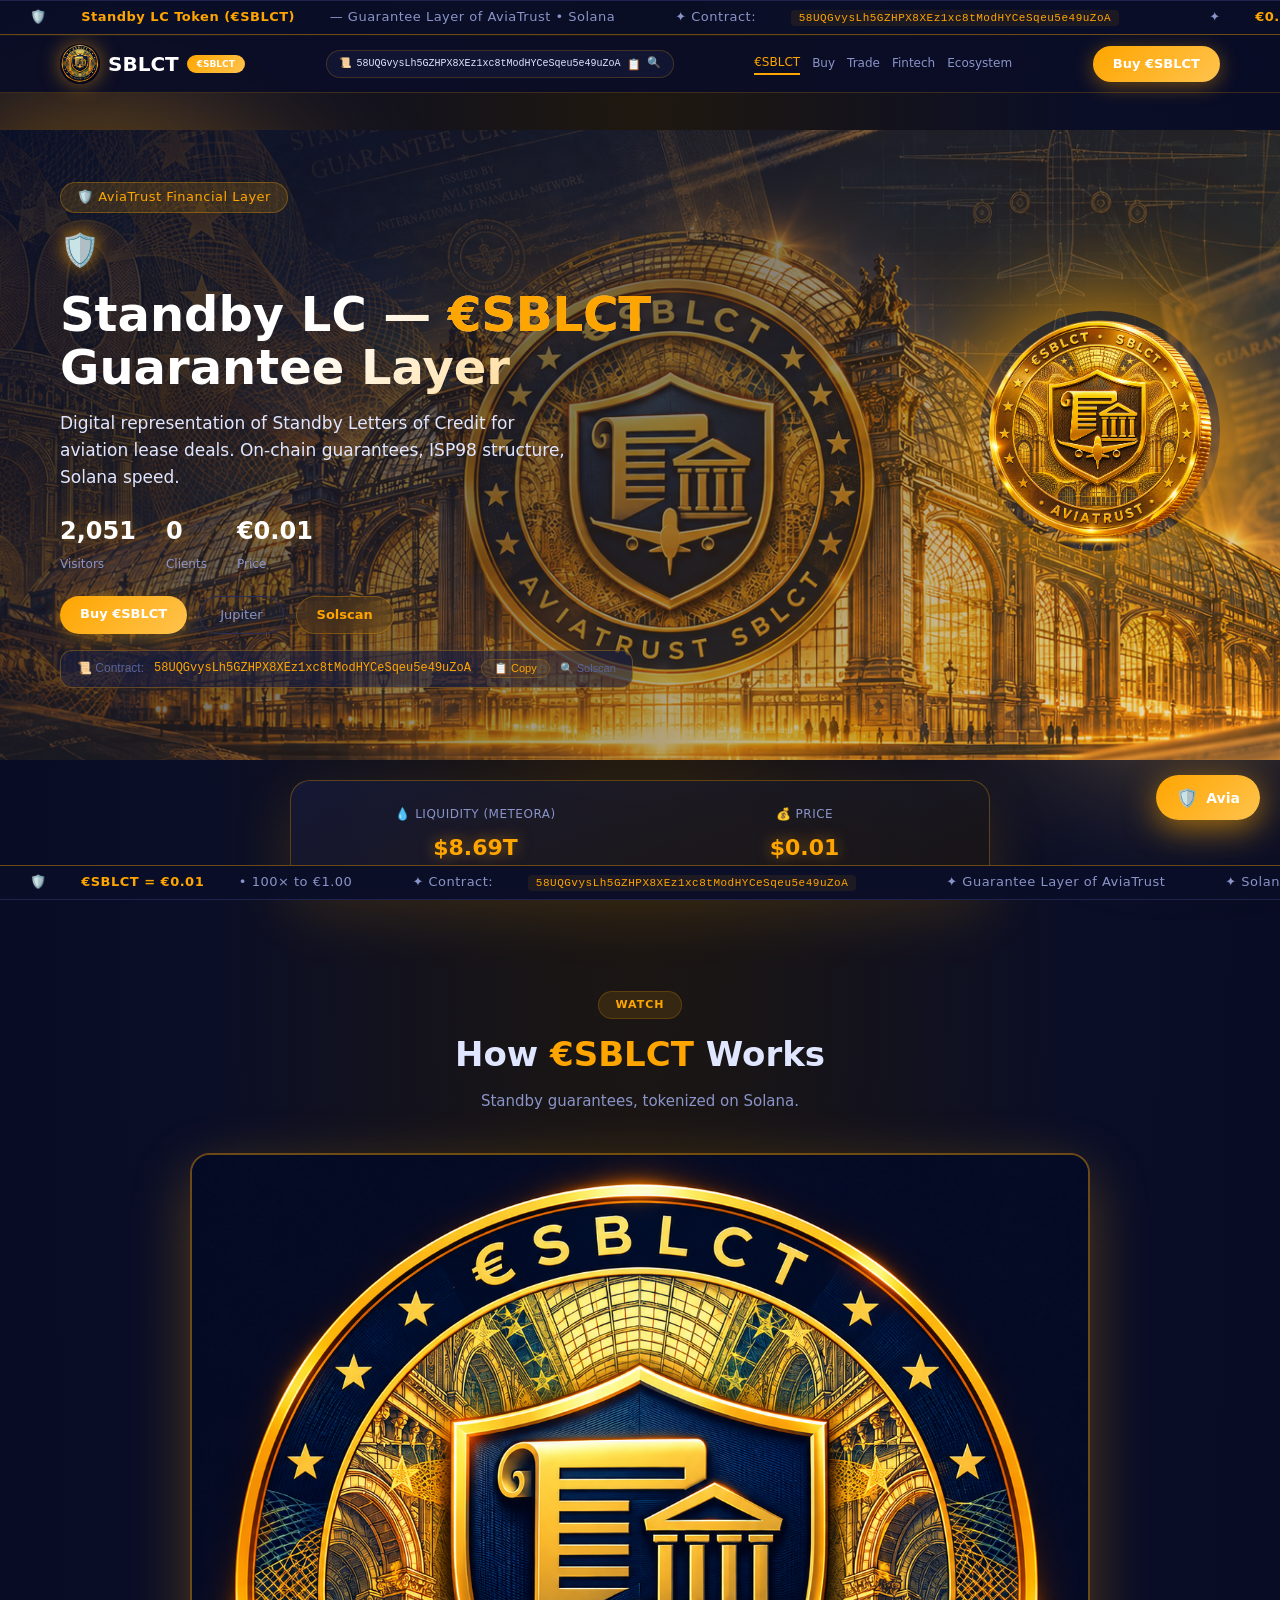
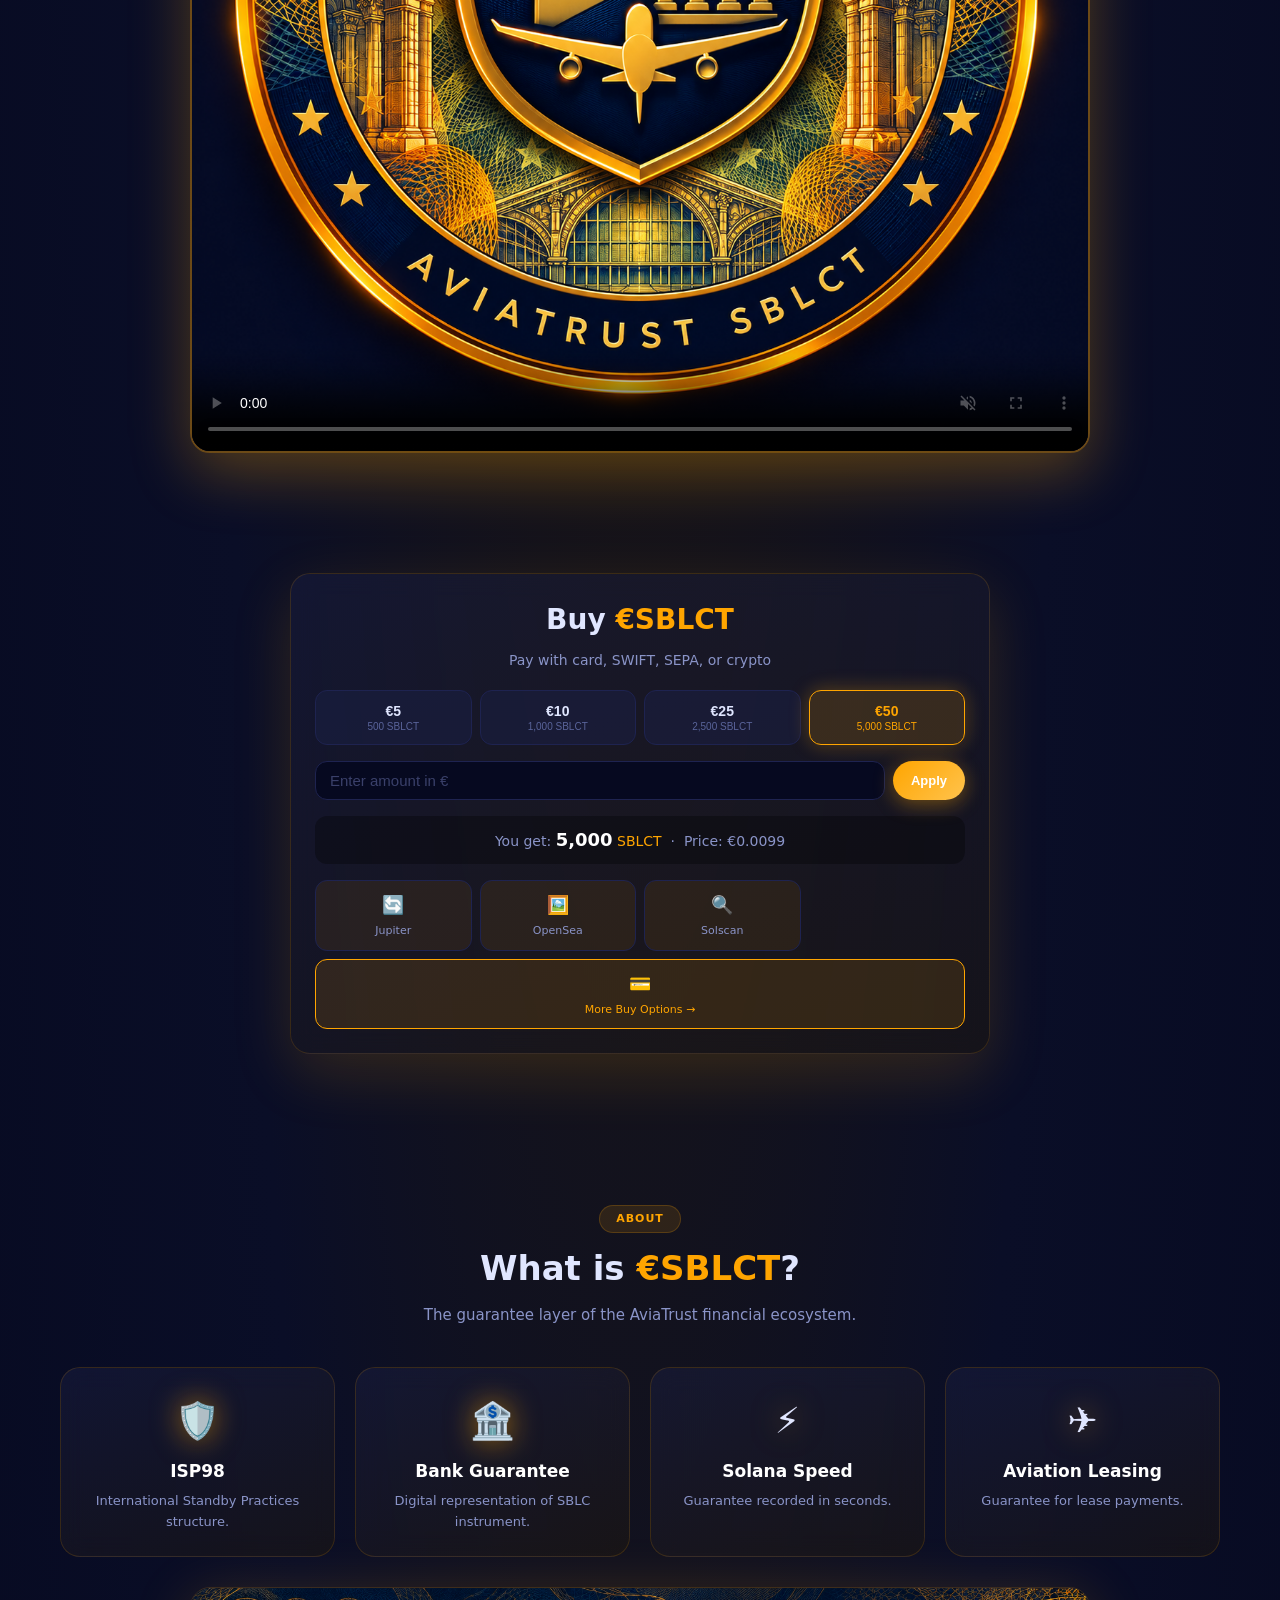
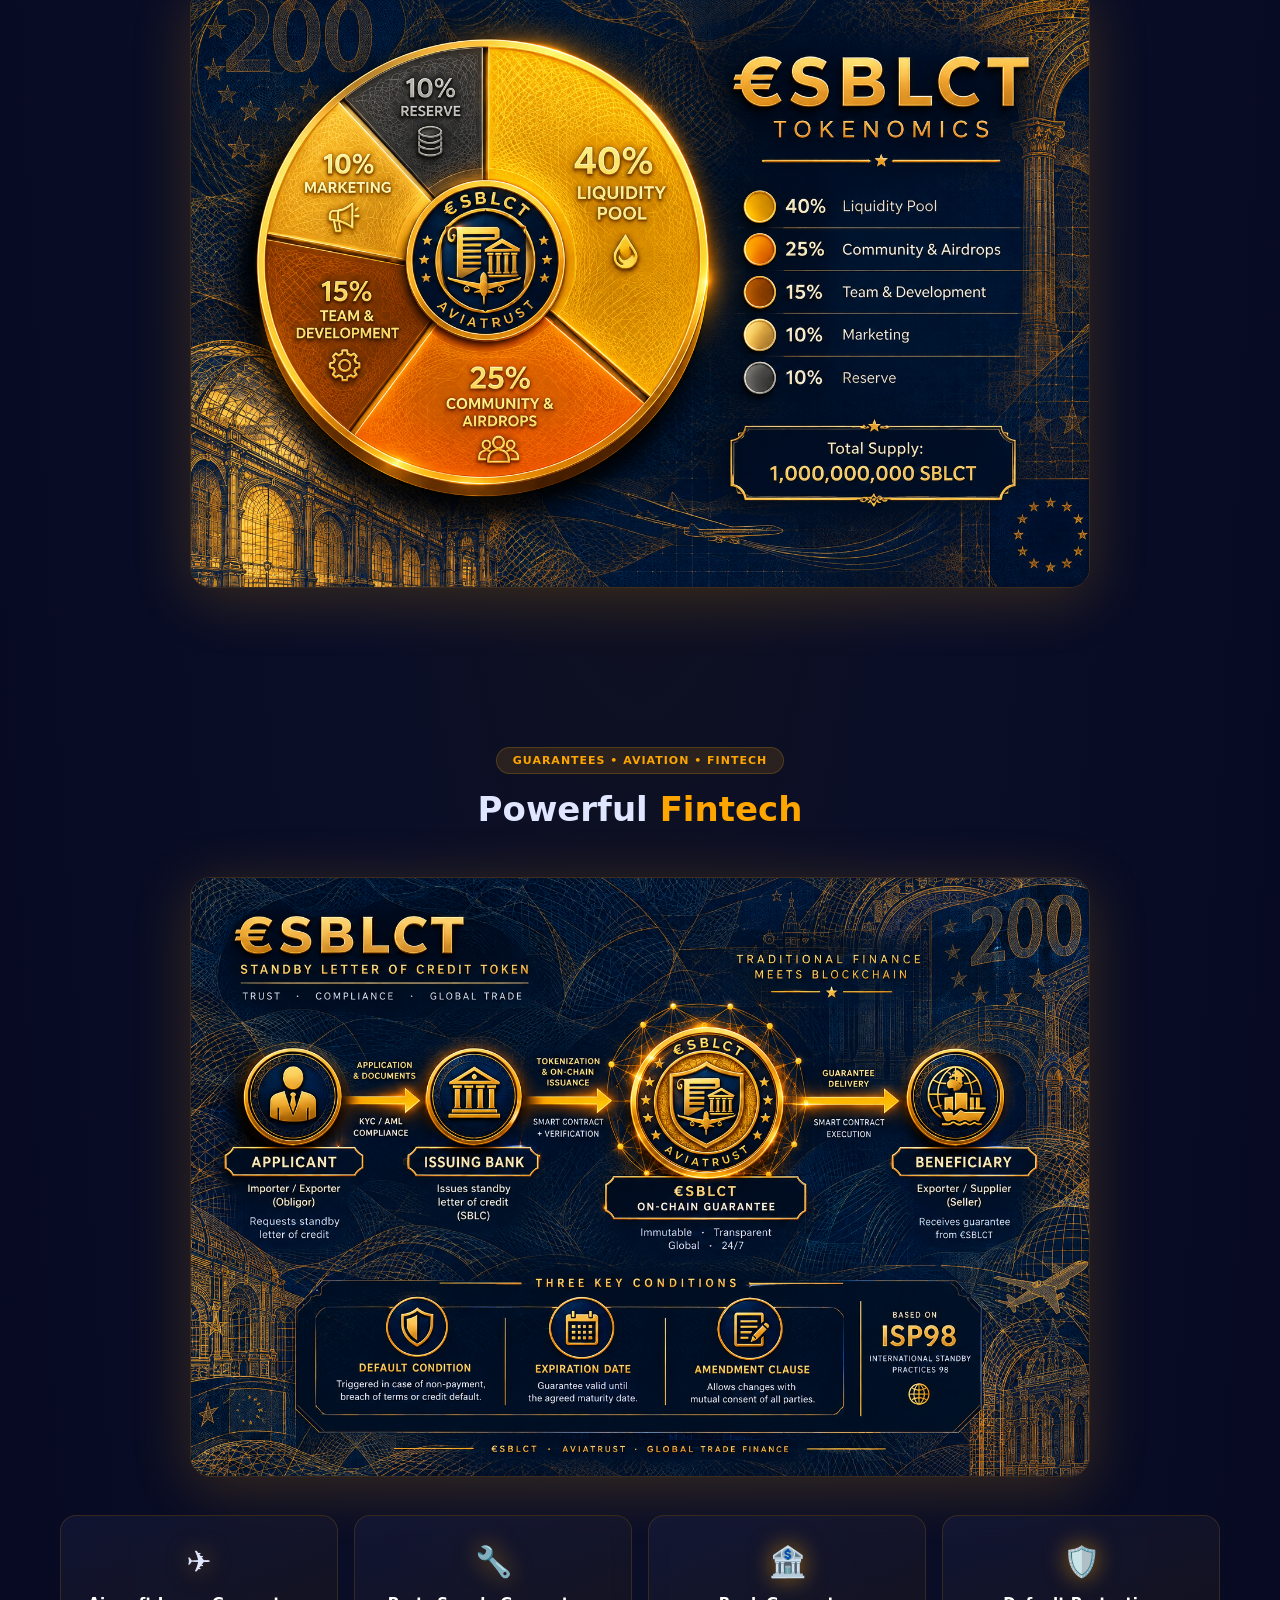
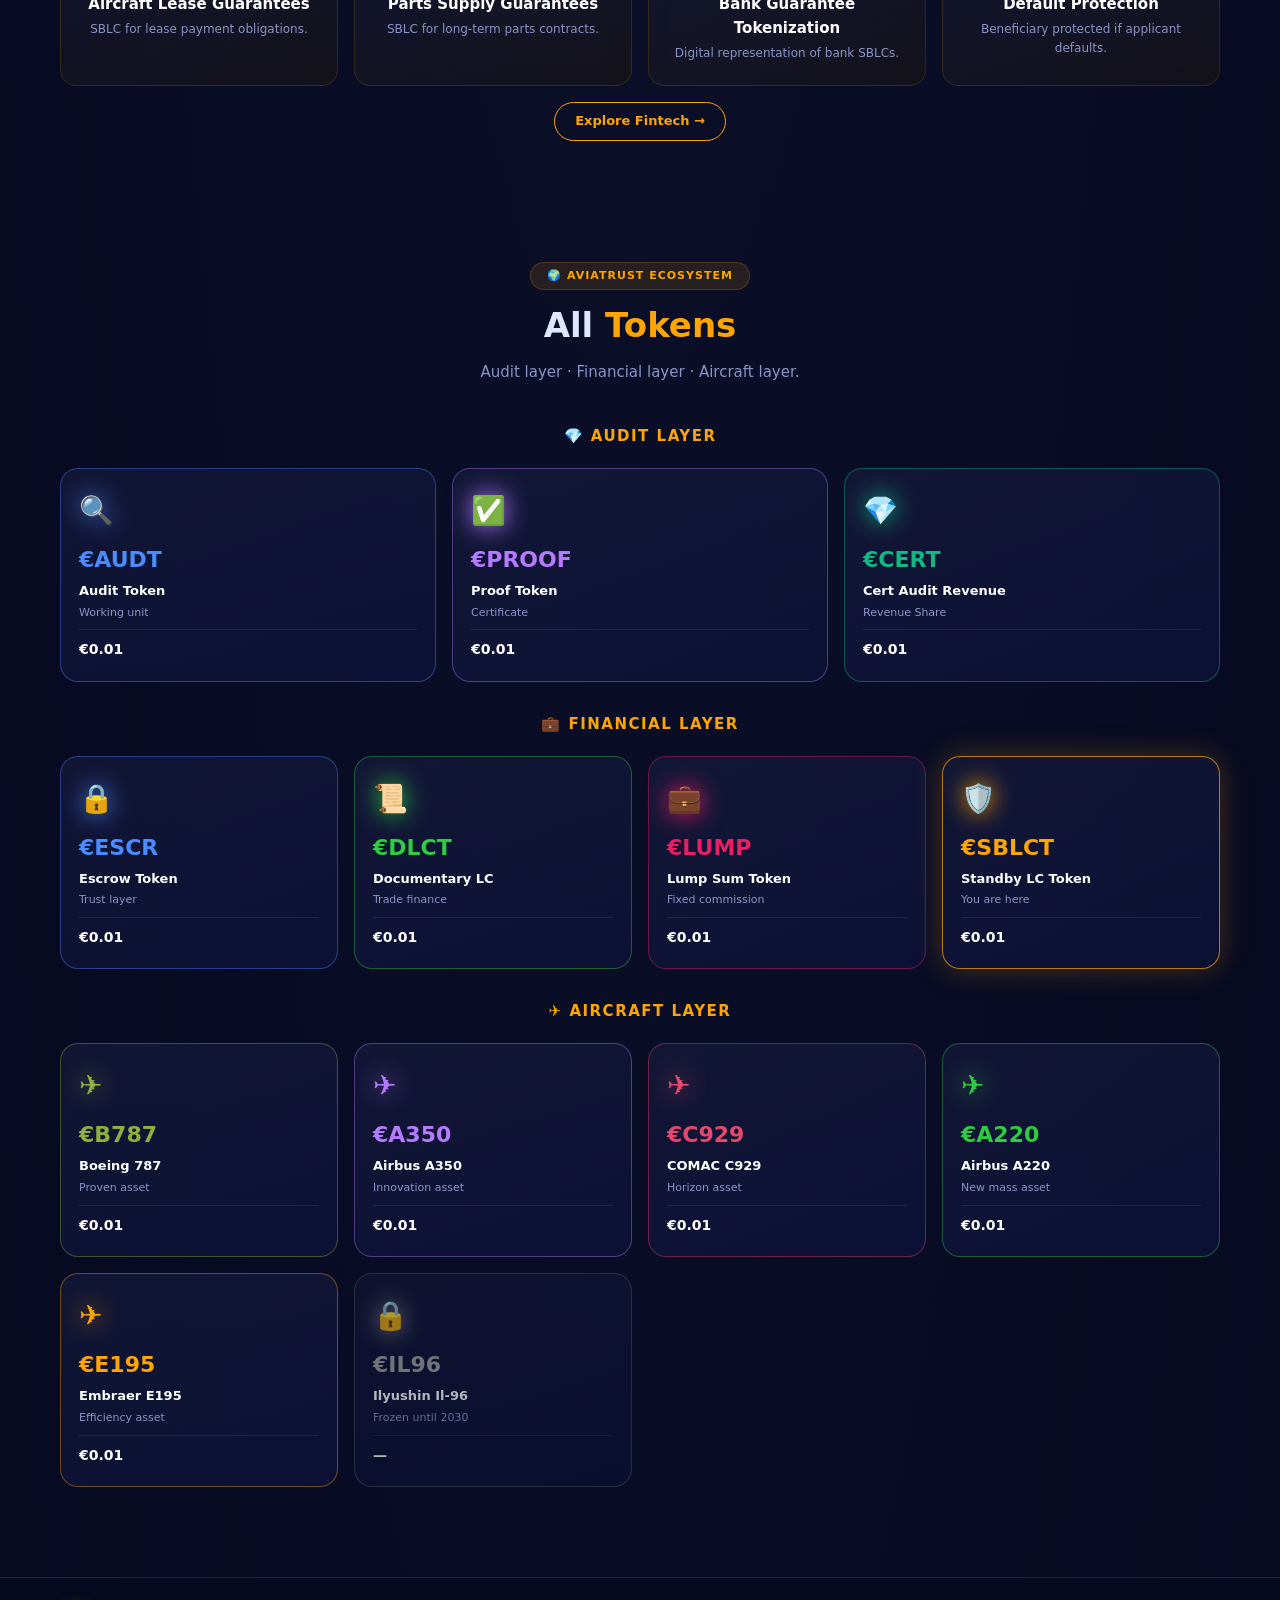
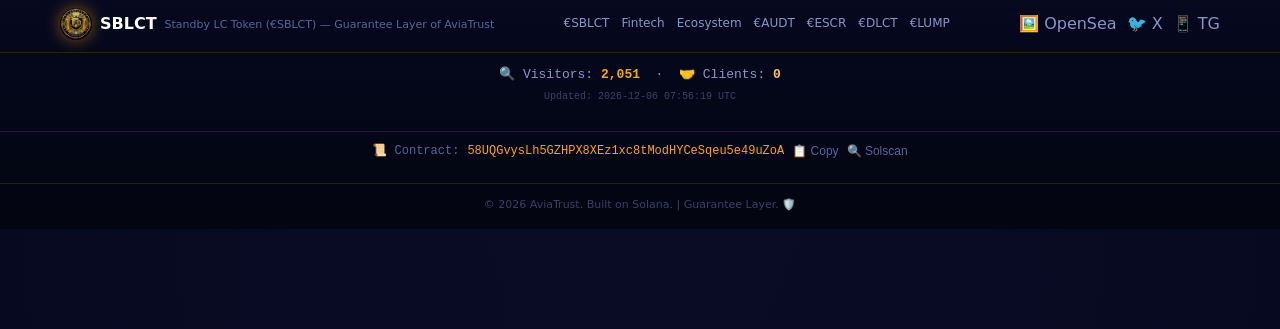
==== commit 8be0676d: "Update index.html" ====
--- a/index.html
+++ b/index.html
@@ -3,25 +3,18 @@
 <head>
 <meta charset="UTF-8" />
 <meta name="viewport" content="width=device-width, initial-scale=1.0"/>
-<title>Standby Letter of Credit Token (€SBLCT) — Guarantee Layer of AviaTrust</title>
-<meta name="description" content="Standby Letter of Credit Token on Solana. Digital representation of SBLC for aviation lease deals. €0.01 → target ×100." />
+<title>Standby LC (€SBLCT) — Guarantee Layer of AviaTrust</title>
+<meta name="description" content="€SBLCT — Digital representation of Standby Letters of Credit for aviation lease deals. ISP98 structure. €0.01 → target ×100." />
 <link rel="icon" href="sblct_logo.png" />
 <link rel="stylesheet" href="ai-agent.css" />
 <style>
 * { margin: 0; padding: 0; box-sizing: border-box; }
-body {
-  font-family: 'Segoe UI', system-ui, sans-serif;
-  background: radial-gradient(ellipse at top, #1F180F 0%, #0A0E27 50%, #060920 100%);
-  color: #E0E6FF; line-height: 1.6; overflow-x: hidden;
-  padding-top: 130px; padding-bottom: 60px;
-}
+body { font-family: 'Segoe UI', system-ui, sans-serif; background: radial-gradient(ellipse at top, #1F180F 0%, #0A0E27 50%, #060920 100%); color: #E0E6FF; line-height: 1.6; overflow-x: hidden; padding-top: 130px; padding-bottom: 60px; }
 .container { max-width: 1200px; margin: 0 auto; padding: 0 20px; }
-
 .orb { position: fixed; border-radius: 50%; pointer-events: none; filter: blur(80px); opacity: 0.4; z-index: 0; }
 .orb-1 { width: 400px; height: 400px; background: #FFA500; top: 10%; left: -100px; }
 .orb-2 { width: 350px; height: 350px; background: #FFC34D; bottom: 15%; right: -80px; }
 .orb-3 { width: 250px; height: 250px; background: #FFA500; top: 50%; left: 40%; opacity: 0.2; }
-
 .ticker { position: fixed; left: 0; width: 100%; z-index: 1000; background: rgba(10, 14, 39, 0.95); border-top: 1px solid #1E2350; border-bottom: 1px solid #1E2350; overflow: hidden; padding: 6px 0; backdrop-filter: blur(8px); }
 .ticker-top { top: 0; border-bottom: 1px solid rgba(255,165,0,0.4); }
 .ticker-bottom { bottom: 0; border-top: 1px solid rgba(255,165,0,0.4); }
@@ -31,34 +24,30 @@
 .ticker-track .contract-ticker { font-family: 'Courier New', monospace; color: #FFA500; background: rgba(255,165,0,0.08); padding: 2px 8px; border-radius: 4px; font-size: 11px; }
 @keyframes tickerScroll { 0% { transform: translateX(0); } 100% { transform: translateX(-50%); } }
 .ticker-bottom .ticker-track { animation-duration: 38s; }
-
 header { position: fixed; top: 36px; left: 0; width: 100%; background: rgba(10, 14, 39, 0.92); backdrop-filter: blur(12px); z-index: 900; border-bottom: 1px solid rgba(255,165,0,0.2); padding: 8px 0; }
 .header-inner { display: flex; align-items: center; justify-content: space-between; flex-wrap: wrap; gap: 8px; }
 .logo { display: flex; align-items: center; gap: 8px; }
 .logo img { height: 40px; width: auto; border-radius: 50%; box-shadow: 0 0 20px rgba(255,165,0,0.5); }
 .logo-text { font-size: 20px; font-weight: 700; color: #fff; }
-.logo-badge { font-size: 9px; background: linear-gradient(135deg, #FFA500, #FFC34D); color: #0A0E27; padding: 2px 10px; border-radius: 20px; font-weight: 700; text-transform: uppercase; }
+.logo-badge { font-size: 9px; background: linear-gradient(135deg, #FFA500, #FFC34D); color: #fff; padding: 2px 10px; border-radius: 20px; font-weight: 700; text-transform: uppercase; }
 .header-contract { font-size: 10px; color: #5A649A; background: rgba(26,30,65,0.5); padding: 4px 12px; border-radius: 20px; border: 1px solid rgba(255,165,0,0.2); display: inline-flex; align-items: center; gap: 6px; font-family: 'Courier New', monospace; }
 .header-contract .addr { color: #E0E6FF; }
 .header-contract .copy-btn { background: transparent; border: none; color: #5A649A; cursor: pointer; font-size: 11px; }
 .header-contract .copy-btn:hover { color: #FFA500; }
 .header-contract .solscan-link { color: #5A649A; text-decoration: none; font-size: 11px; }
 .header-contract .solscan-link:hover { color: #FFA500; }
-
 nav { display: flex; gap: 12px; align-items: center; flex-wrap: wrap; }
 nav a { color: #8A94C8; text-decoration: none; font-size: 12px; font-weight: 500; transition: 0.3s; }
 nav a:hover { color: #FFA500; }
 nav a.active { color: #FFA500; border-bottom: 2px solid #FFA500; }
-
-.btn-primary { background: linear-gradient(135deg, #FFA500 0%, #FFC34D 100%); color: #0A0E27; padding: 8px 20px; border-radius: 30px; font-weight: 700; text-decoration: none; transition: 0.3s; border: none; cursor: pointer; display: inline-block; font-size: 13px; box-shadow: 0 4px 20px rgba(255,165,0,0.4); }
+.btn-primary { background: linear-gradient(135deg, #FFA500 0%, #FFC34D 100%); color: #fff; padding: 8px 20px; border-radius: 30px; font-weight: 700; text-decoration: none; transition: 0.3s; border: none; cursor: pointer; display: inline-block; font-size: 13px; box-shadow: 0 4px 20px rgba(255,165,0,0.4); }
 .btn-primary:hover { transform: translateY(-2px); box-shadow: 0 8px 30px rgba(255,165,0,0.7); }
 .btn-secondary { background: transparent; color: #FFA500; padding: 8px 20px; border-radius: 30px; font-weight: 600; text-decoration: none; border: 1px solid #FFA500; transition: 0.3s; display: inline-block; font-size: 13px; }
-.btn-secondary:hover { background: #FFA500; color: #0A0E27; box-shadow: 0 0 20px rgba(255,165,0,0.5); }
+.btn-secondary:hover { background: #FFA500; color: #fff; box-shadow: 0 0 20px rgba(255,165,0,0.5); }
 .btn-outline { background: transparent; color: #8A94C8; padding: 8px 20px; border-radius: 30px; font-weight: 500; text-decoration: none; border: 1px solid #2A2F5A; transition: 0.3s; display: inline-block; font-size: 13px; }
 .btn-outline:hover { border-color: #FFA500; color: #fff; }
 .btn-glass { background: rgba(255,165,0, 0.08); backdrop-filter: blur(10px); color: #FFA500; padding: 8px 20px; border-radius: 30px; font-weight: 600; text-decoration: none; border: 1px solid rgba(255,165,0,0.3); transition: 0.3s; display: inline-block; font-size: 13px; }
 .btn-glass:hover { background: rgba(255,165,0,0.2); box-shadow: 0 0 25px rgba(255,165,0,0.4); }
-
 .hero { padding: 20px 0 40px; position: relative; z-index: 1; min-height: 70vh; display: flex; align-items: center; background-image: url('sblct_hero_bg.png'); background-size: cover; background-position: center; background-attachment: fixed; }
 .hero::before { content: ''; position: absolute; top: 0; left: 0; right: 0; bottom: 0; background: linear-gradient(135deg, rgba(10,14,39,0.92) 0%, rgba(255,165,0,0.2) 100%); z-index: -1; }
 .hero-inner { display: flex; align-items: center; gap: 40px; position: relative; z-index: 1; }
@@ -72,7 +61,6 @@
 .stat-number { display: block; font-size: 24px; font-weight: 700; color: #fff; text-shadow: 0 0 15px rgba(255,165,0,0.5); }
 .stat-label { font-size: 12px; color: #8A94C8; }
 .hero-actions { display: flex; gap: 12px; flex-wrap: wrap; }
-
 .contract-hero { margin-top: 16px; padding: 8px 16px; background: rgba(26,30,65,0.6); border-radius: 12px; border: 1px solid rgba(255,165,0,0.3); display: inline-flex; align-items: center; gap: 10px; flex-wrap: wrap; font-size: 12px; font-family: 'Courier New', monospace; }
 .contract-hero .label { color: #5A649A; font-family: 'Segoe UI', sans-serif; }
 .contract-hero .addr { color: #FFA500; }
@@ -80,16 +68,19 @@
 .contract-hero .copy-btn:hover { background: rgba(255,165,0,0.2); }
 .contract-hero .solscan-link { color: #5A649A; text-decoration: none; font-size: 11px; font-family: 'Segoe UI', sans-serif; }
 .contract-hero .solscan-link:hover { color: #fff; }
-
 .hero-visual { flex: 0 0 240px; text-align: center; }
 .hero-coin { width: 240px; height: 240px; border-radius: 50%; object-fit: cover; box-shadow: 0 0 100px rgba(255,165,0,0.7), 0 0 150px rgba(255,165,0,0.4); animation: floatCoin 4s ease-in-out infinite; }
 @keyframes floatCoin { 0%, 100% { transform: translateY(0) rotate(0deg); } 50% { transform: translateY(-15px) rotate(5deg); } }
-
+.liquidity-section { padding: 20px 0 40px; position: relative; z-index: 1; }
+.liquidity-block { display: grid; grid-template-columns: repeat(2, 1fr); gap: 16px; max-width: 700px; margin: 0 auto; background: linear-gradient(160deg, rgba(26,30,65,0.6), rgba(31,24,15,0.6)); border: 1px solid rgba(255,165,0,0.3); border-radius: 20px; padding: 24px 28px; box-shadow: 0 20px 60px rgba(255,165,0,0.15); }
+.liq-item { text-align: center; }
+.liq-label { font-size: 12px; color: #8A94C8; margin-bottom: 6px; text-transform: uppercase; letter-spacing: 0.5px; }
+.liq-value { font-size: 22px; font-weight: 700; color: #FFA500; text-shadow: 0 0 15px rgba(255,165,0,0.5); }
+@media (max-width: 600px) { .liquidity-block { grid-template-columns: 1fr; gap: 20px; } }
 .video-section { padding: 60px 0; position: relative; z-index: 1; }
 .video-wrapper { max-width: 900px; margin: 0 auto; border-radius: 20px; overflow: hidden; border: 2px solid rgba(255,165,0,0.4); box-shadow: 0 20px 60px rgba(255,165,0,0.3); transition: 0.3s; }
 .video-wrapper:hover { box-shadow: 0 20px 80px rgba(255,165,0,0.6); transform: translateY(-4px); border-color: #FFA500; }
 .video-wrapper video { width: 100%; display: block; }
-
 .quick-buy { max-width: 700px; margin: 0 auto 30px; background: linear-gradient(160deg, rgba(26,30,65,0.6) 0%, rgba(31,24,15,0.6) 100%); border: 1px solid rgba(255,165,0,0.3); border-radius: 24px; padding: 28px 32px; backdrop-filter: blur(12px); text-align: center; box-shadow: 0 20px 60px rgba(255,165,0,0.15); }
 .quick-buy h2 { font-size: 28px; margin-bottom: 6px; }
 .quick-buy h2 .highlight { color: #FFA500; }
@@ -109,33 +100,49 @@
 .buy-links-grid a { background: rgba(255,165,0,0.08); border: 1px solid #1E2350; border-radius: 12px; padding: 10px 6px; color: #8A94C8; text-decoration: none; font-size: 11px; transition: 0.3s; text-align: center; }
 .buy-links-grid a:hover { border-color: #FFA500; color: #FFA500; background: rgba(255,165,0,0.05); }
 .buy-links-grid a .icon { display: block; font-size: 18px; margin-bottom: 2px; }
-
 section { padding: 60px 0; position: relative; z-index: 1; }
 .section-header { text-align: center; margin-bottom: 40px; }
 .section-tag { display: inline-block; background: rgba(255,165,0,0.12); color: #FFA500; padding: 4px 16px; border-radius: 20px; font-size: 11px; font-weight: 600; text-transform: uppercase; letter-spacing: 1px; border: 1px solid rgba(255,165,0,0.2); }
 .section-header h2 { font-size: 34px; font-weight: 700; margin: 8px 0; }
 .section-header h2 .highlight { color: #FFA500; }
 .section-header p { color: #8A94C8; max-width: 600px; margin: 0 auto; font-size: 15px; }
-
 .glass-card { background: linear-gradient(160deg, rgba(26, 30, 65, 0.5) 0%, rgba(31, 24, 15, 0.5) 100%); backdrop-filter: blur(12px); border: 1px solid rgba(255,165,0,0.15); border-radius: 20px; padding: 24px 24px; transition: 0.4s; }
 .glass-card:hover { border-color: rgba(255,165,0,0.4); transform: translateY(-4px); box-shadow: 0 20px 40px rgba(255,165,0,0.15); }
-
 .about-grid { display: grid; grid-template-columns: repeat(auto-fit, minmax(200px, 1fr)); gap: 20px; }
 .about-card { text-align: center; padding: 24px; }
 .about-icon { font-size: 36px; margin-bottom: 8px; filter: drop-shadow(0 0 15px rgba(255,165,0,0.6)); }
 .about-card h3 { font-size: 17px; margin-bottom: 6px; color: #fff; }
 .about-card p { font-size: 13px; color: #8A94C8; }
-
 .rwa-grid { display: grid; grid-template-columns: repeat(auto-fit, minmax(220px, 1fr)); gap: 16px; }
 .rwa-card { background: linear-gradient(160deg, rgba(26,30,65,0.5), rgba(31,24,15,0.5)); border: 1px solid rgba(255,165,0,0.15); border-radius: 16px; padding: 22px 18px; text-align: center; transition: 0.3s; }
 .rwa-card:hover { border-color: #FFA500; transform: translateY(-4px); box-shadow: 0 15px 30px rgba(255,165,0,0.2); }
 .rwa-card .rwa-icon { font-size: 30px; margin-bottom: 6px; filter: drop-shadow(0 0 12px rgba(255,165,0,0.6)); }
 .rwa-card h4 { color: #fff; font-size: 15px; }
 .rwa-card p { color: #8A94C8; font-size: 12px; margin-top: 4px; }
-
 .image-block { max-width: 900px; margin: 30px auto; text-align: center; }
 .image-block img { max-width: 100%; border-radius: 20px; border: 1px solid rgba(255,165,0,0.2); box-shadow: 0 10px 60px rgba(255,165,0,0.2); }
-
+.token-block-title { text-align: center; font-size: 15px; font-weight: 700; color: #FFA500; text-transform: uppercase; letter-spacing: 1.5px; margin: 30px 0 20px; }
+.token-grid { display: grid; grid-template-columns: repeat(auto-fit, minmax(220px, 1fr)); gap: 16px; margin-bottom: 30px; }
+.token-tile { display: block; padding: 20px 18px; border-radius: 18px; text-decoration: none; color: #E0E6FF; background: linear-gradient(160deg, rgba(26, 30, 65, 0.6) 0%, rgba(15, 20, 64, 0.6) 100%); border: 1px solid rgba(255, 255, 255, 0.08); transition: 0.3s; }
+.token-tile:hover { transform: translateY(-4px); box-shadow: 0 20px 40px rgba(0, 0, 0, 0.4); }
+.token-tile-icon { font-size: 28px; margin-bottom: 8px; filter: drop-shadow(0 0 12px currentColor); }
+.token-tile-symbol { font-size: 22px; font-weight: 800; margin-bottom: 4px; }
+.token-tile-name { font-size: 13px; color: #fff; font-weight: 600; margin-bottom: 2px; }
+.token-tile-desc { font-size: 11px; color: #8A94C8; margin-bottom: 8px; }
+.token-tile-price { font-size: 14px; font-weight: 700; color: #fff; padding-top: 8px; border-top: 1px solid rgba(255, 255, 255, 0.08); }
+.token-sblct { border-color: rgba(255,165,0,0.7); color: #FFA500; box-shadow: 0 0 30px rgba(255,165,0,0.25); }
+.token-audt { border-color: rgba(74,140,255,0.4); color: #4A8CFF; }
+.token-proof { border-color: rgba(181,123,255,0.4); color: #B57BFF; }
+.token-cert { border-color: rgba(16,185,129,0.4); color: #10B981; }
+.token-escr { border-color: rgba(74,140,255,0.4); color: #4A8CFF; }
+.token-dlct { border-color: rgba(46,204,64,0.4); color: #2ECC40; }
+.token-lump { border-color: rgba(233,30,99,0.4); color: #E91E63; }
+.token-b787 { border-color: rgba(143,175,63,0.4); color: #8FAF3F; }
+.token-a350 { border-color: rgba(181,123,255,0.4); color: #B57BFF; }
+.token-c929 { border-color: rgba(229,72,106,0.4); color: #E5486A; }
+.token-a220 { border-color: rgba(46,204,64,0.4); color: #2ECC40; }
+.token-e195 { border-color: rgba(255,165,0,0.4); color: #FFA500; }
+.token-il96 { border-color: rgba(160,160,160,0.3); color: #A0A0A0; opacity: 0.7; }
 footer { background: linear-gradient(180deg, #060920 0%, #030510 100%); padding: 30px 0 16px; position: relative; z-index: 1; border-top: 1px solid rgba(255,165,0,0.2); margin-bottom: 40px; }
 .footer-inner { display: flex; justify-content: space-between; align-items: center; flex-wrap: wrap; gap: 12px; }
 .footer-brand { display: flex; align-items: center; gap: 8px; }
@@ -148,12 +155,10 @@
 .footer-social { display: flex; gap: 10px; }
 .footer-social a { color: #8A94C8; text-decoration: none; font-size: 16px; }
 .footer-social a:hover { color: #FFA500; }
-
 .footer-counter { text-align: center; padding: 12px 0; border-top: 1px solid rgba(255,165,0,0.15); margin-top: 12px; font-size: 13px; color: #8A94C8; font-family: 'Courier New', monospace; }
 .footer-counter .counter-visitors { color: #FFA500; font-weight: 600; }
 .footer-counter .counter-clients { color: #FFC34D; font-weight: 600; }
 .footer-counter .time { font-size: 10px; color: #3A406A; }
-
 .footer-contract { text-align: center; padding: 10px 0; border-top: 1px solid rgba(255,165,0,0.15); margin-top: 12px; font-size: 12px; color: #5A649A; display: flex; align-items: center; justify-content: center; gap: 8px; flex-wrap: wrap; font-family: 'Courier New', monospace; }
 .footer-contract .addr { color: #FFA500; }
 .footer-contract .copy-btn { background: transparent; border: none; color: #5A649A; cursor: pointer; font-size: 12px; font-family: 'Segoe UI', sans-serif; }
@@ -161,7 +166,6 @@
 .footer-contract .solscan-link { color: #5A649A; text-decoration: none; font-size: 12px; font-family: 'Segoe UI', sans-serif; }
 .footer-contract .solscan-link:hover { color: #fff; }
 .footer-bottom { text-align: center; padding-top: 12px; border-top: 1px solid rgba(255,165,0,0.15); margin-top: 12px; font-size: 11px; color: #3A406A; }
-
 @media (max-width: 768px) {
   body { padding-top: 180px; }
   header { top: 34px; padding: 6px 0; }
@@ -205,13 +209,13 @@
 <div class="ticker ticker-top">
   <div class="ticker-track">
     <span>🛡️ <span class="highlight-ticker">Standby LC Token (€SBLCT)</span> — Guarantee Layer of AviaTrust • Solana</span>
-    <span>✦ Contract: <span class="contract-ticker">SBLCTContractAddressHere</span></span>
+    <span>✦ Contract: <span class="contract-ticker">58UQGvysLh5GZHPX8XEz1xc8tModHYCeSqeu5e49uZoA</span></span>
     <span>✦ <span class="highlight-ticker">€0.01</span> → 100× to €1.00</span>
     <span>✦ Token-2022 • 1% Transfer Fee</span>
     <span>✦ ISP98 • Bank Guarantees • Aviation Leasing</span>
     <span>✦ SWIFT • SEPA • CIPS • UPI • PIX</span>
     <span>🛡️ <span class="highlight-ticker">Standby LC Token (€SBLCT)</span> — Guarantee Layer of AviaTrust • Solana</span>
-    <span>✦ Contract: <span class="contract-ticker">SBLCTContractAddressHere</span></span>
+    <span>✦ Contract: <span class="contract-ticker">58UQGvysLh5GZHPX8XEz1xc8tModHYCeSqeu5e49uZoA</span></span>
     <span>✦ <span class="highlight-ticker">€0.01</span> → 100× to €1.00</span>
     <span>✦ Token-2022 • 1% Transfer Fee</span>
     <span>✦ ISP98 • Bank Guarantees • Aviation Leasing</span>
@@ -227,9 +231,9 @@
       <span class="logo-badge">€SBLCT</span>
     </div>
     <div class="header-contract">
-      📜 <span class="addr">SBLCTContractAddressHere</span>
-      <button onclick="navigator.clipboard.writeText('SBLCTContractAddressHere')" class="copy-btn">📋</button>
-      <a href="https://solscan.io/token/SBLCTContractAddressHere" target="_blank" class="solscan-link">🔍</a>
+      📜 <span class="addr">58UQGvysLh5GZHPX8XEz1xc8tModHYCeSqeu5e49uZoA</span>
+      <button onclick="navigator.clipboard.writeText('58UQGvysLh5GZHPX8XEz1xc8tModHYCeSqeu5e49uZoA')" class="copy-btn">📋</button>
+      <a href="https://solscan.io/token/58UQGvysLh5GZHPX8XEz1xc8tModHYCeSqeu5e49uZoA" target="_blank" class="solscan-link">🔍</a>
     </div>
     <nav>
       <a href="index.html" class="active">€SBLCT</a>
@@ -256,18 +260,33 @@
       </div>
       <div class="hero-actions">
         <a href="buy.html" class="btn-primary">Buy €SBLCT</a>
-        <a href="https://jup.ag/tokens/SBLCTContractAddressHere" target="_blank" class="btn-outline">Jupiter</a>
-        <a href="https://solscan.io/token/SBLCTContractAddressHere" target="_blank" class="btn-glass">Solscan</a>
+        <a href="https://jup.ag/tokens/58UQGvysLh5GZHPX8XEz1xc8tModHYCeSqeu5e49uZoA" target="_blank" class="btn-outline">Jupiter</a>
+        <a href="https://solscan.io/token/58UQGvysLh5GZHPX8XEz1xc8tModHYCeSqeu5e49uZoA" target="_blank" class="btn-glass">Solscan</a>
       </div>
       <div class="contract-hero">
         <span class="label">📜 Contract:</span>
-        <span class="addr">SBLCTContractAddressHere</span>
-        <button onclick="navigator.clipboard.writeText('SBLCTContractAddressHere')" class="copy-btn">📋 Copy</button>
-        <a href="https://solscan.io/token/SBLCTContractAddressHere" target="_blank" class="solscan-link">🔍 Solscan</a>
+        <span class="addr">58UQGvysLh5GZHPX8XEz1xc8tModHYCeSqeu5e49uZoA</span>
+        <button onclick="navigator.clipboard.writeText('58UQGvysLh5GZHPX8XEz1xc8tModHYCeSqeu5e49uZoA')" class="copy-btn">📋 Copy</button>
+        <a href="https://solscan.io/token/58UQGvysLh5GZHPX8XEz1xc8tModHYCeSqeu5e49uZoA" target="_blank" class="solscan-link">🔍 Solscan</a>
       </div>
     </div>
     <div class="hero-visual">
       <img src="sblct_coin.png" alt="€SBLCT Coin" class="hero-coin" onerror="this.onerror=null;this.src='sblct_logo.png';" />
+    </div>
+  </div>
+</section>
+
+<section class="liquidity-section">
+  <div class="container">
+    <div class="liquidity-block">
+      <div class="liq-item">
+        <div class="liq-label">💧 Liquidity (Meteora)</div>
+        <div class="liq-value">$8.69T</div>
+      </div>
+      <div class="liq-item">
+        <div class="liq-label">💰 Price</div>
+        <div class="liq-value">$0.01</div>
+      </div>
     </div>
   </div>
 </section>
@@ -307,9 +326,9 @@
         &nbsp;·&nbsp; Price: <span id="displayPrice">€0.01</span>
       </div>
       <div class="buy-links-grid">
-        <a href="https://jup.ag/tokens/SBLCTContractAddressHere" target="_blank"><span class="icon">🔄</span> Jupiter</a>
-        <a href="https://opensea.io/token/solana/SBLCTContractAddressHere" target="_blank"><span class="icon">🖼️</span> OpenSea</a>
-        <a href="https://app.binance.com/uni-qr/web3-token-details?tokenCA=SBLCTContractAddressHere" target="_blank"><span class="icon">🟡</span> Binance</a>
+        <a href="https://jup.ag/tokens/58UQGvysLh5GZHPX8XEz1xc8tModHYCeSqeu5e49uZoA" target="_blank"><span class="icon">🔄</span> Jupiter</a>
+        <a href="https://opensea.io/token/solana/58UQGvysLh5GZHPX8XEz1xc8tModHYCeSqeu5e49uZoA" target="_blank"><span class="icon">🖼️</span> OpenSea</a>
+        <a href="https://solscan.io/token/58UQGvysLh5GZHPX8XEz1xc8tModHYCeSqeu5e49uZoA" target="_blank"><span class="icon">🔍</span> Solscan</a>
         <a href="buy.html" style="grid-column: span 4; background: rgba(255,165,0,0.12); border-color: #FFA500; color: #FFA500;"><span class="icon">💳</span> More Buy Options →</a>
       </div>
     </div>
@@ -356,19 +375,132 @@
   </div>
 </section>
 
+<section id="tokens">
+  <div class="container">
+    <div class="section-header">
+      <span class="section-tag">🌍 AviaTrust Ecosystem</span>
+      <h2>All <span class="highlight">Tokens</span></h2>
+      <p>Audit layer · Financial layer · Aircraft layer.</p>
+    </div>
+
+    <div class="token-block-title">💎 Audit Layer</div>
+    <div class="token-grid">
+      <a href="https://aviabank.github.io/audt/" target="_blank" class="token-tile token-audt">
+        <div class="token-tile-icon">🔍</div>
+        <div class="token-tile-symbol">€AUDT</div>
+        <div class="token-tile-name">Audit Token</div>
+        <div class="token-tile-desc">Working unit</div>
+        <div class="token-tile-price">€0.01</div>
+      </a>
+      <a href="https://aviabank.github.io/proof/" target="_blank" class="token-tile token-proof">
+        <div class="token-tile-icon">✅</div>
+        <div class="token-tile-symbol">€PROOF</div>
+        <div class="token-tile-name">Proof Token</div>
+        <div class="token-tile-desc">Certificate</div>
+        <div class="token-tile-price">€0.01</div>
+      </a>
+      <a href="https://aviabank.github.io/cert/" target="_blank" class="token-tile token-cert">
+        <div class="token-tile-icon">💎</div>
+        <div class="token-tile-symbol">€CERT</div>
+        <div class="token-tile-name">Cert Audit Revenue</div>
+        <div class="token-tile-desc">Revenue Share</div>
+        <div class="token-tile-price">€0.01</div>
+      </a>
+    </div>
+
+    <div class="token-block-title">💼 Financial Layer</div>
+    <div class="token-grid">
+      <a href="https://aviabank.github.io/escr/" target="_blank" class="token-tile token-escr">
+        <div class="token-tile-icon">🔒</div>
+        <div class="token-tile-symbol">€ESCR</div>
+        <div class="token-tile-name">Escrow Token</div>
+        <div class="token-tile-desc">Trust layer</div>
+        <div class="token-tile-price">€0.01</div>
+      </a>
+      <a href="https://aviabank.github.io/dlct/" target="_blank" class="token-tile token-dlct">
+        <div class="token-tile-icon">📜</div>
+        <div class="token-tile-symbol">€DLCT</div>
+        <div class="token-tile-name">Documentary LC</div>
+        <div class="token-tile-desc">Trade finance</div>
+        <div class="token-tile-price">€0.01</div>
+      </a>
+      <a href="https://aviabank.github.io/lump/" target="_blank" class="token-tile token-lump">
+        <div class="token-tile-icon">💼</div>
+        <div class="token-tile-symbol">€LUMP</div>
+        <div class="token-tile-name">Lump Sum Token</div>
+        <div class="token-tile-desc">Fixed commission</div>
+        <div class="token-tile-price">€0.01</div>
+      </a>
+      <a href="index.html" class="token-tile token-sblct">
+        <div class="token-tile-icon">🛡️</div>
+        <div class="token-tile-symbol">€SBLCT</div>
+        <div class="token-tile-name">Standby LC Token</div>
+        <div class="token-tile-desc">You are here</div>
+        <div class="token-tile-price">€0.01</div>
+      </a>
+    </div>
+
+    <div class="token-block-title">✈️ Aircraft Layer</div>
+    <div class="token-grid">
+      <a href="https://aviabank.github.io/b787/" target="_blank" class="token-tile token-b787">
+        <div class="token-tile-icon">✈️</div>
+        <div class="token-tile-symbol">€B787</div>
+        <div class="token-tile-name">Boeing 787</div>
+        <div class="token-tile-desc">Proven asset</div>
+        <div class="token-tile-price">€0.01</div>
+      </a>
+      <a href="https://aviabank.github.io/a350/" target="_blank" class="token-tile token-a350">
+        <div class="token-tile-icon">✈️</div>
+        <div class="token-tile-symbol">€A350</div>
+        <div class="token-tile-name">Airbus A350</div>
+        <div class="token-tile-desc">Innovation asset</div>
+        <div class="token-tile-price">€0.01</div>
+      </a>
+      <a href="https://aviabank.github.io/c929/" target="_blank" class="token-tile token-c929">
+        <div class="token-tile-icon">✈️</div>
+        <div class="token-tile-symbol">€C929</div>
+        <div class="token-tile-name">COMAC C929</div>
+        <div class="token-tile-desc">Horizon asset</div>
+        <div class="token-tile-price">€0.01</div>
+      </a>
+      <a href="https://aviabank.github.io/a220/" target="_blank" class="token-tile token-a220">
+        <div class="token-tile-icon">✈️</div>
+        <div class="token-tile-symbol">€A220</div>
+        <div class="token-tile-name">Airbus A220</div>
+        <div class="token-tile-desc">New mass asset</div>
+        <div class="token-tile-price">€0.01</div>
+      </a>
+      <a href="https://aviabank.github.io/e195/" target="_blank" class="token-tile token-e195">
+        <div class="token-tile-icon">✈️</div>
+        <div class="token-tile-symbol">€E195</div>
+        <div class="token-tile-name">Embraer E195</div>
+        <div class="token-tile-desc">Efficiency asset</div>
+        <div class="token-tile-price">€0.01</div>
+      </a>
+      <a href="https://aviabank.github.io/il96/" target="_blank" class="token-tile token-il96">
+        <div class="token-tile-icon">🔒</div>
+        <div class="token-tile-symbol">€IL96</div>
+        <div class="token-tile-name">Ilyushin Il-96</div>
+        <div class="token-tile-desc">Frozen until 2030</div>
+        <div class="token-tile-price">—</div>
+      </a>
+    </div>
+  </div>
+</section>
+
 <div class="ticker ticker-bottom">
   <div class="ticker-track">
     <span>🛡️ <span class="highlight-ticker">€SBLCT = €0.01</span> • 100× to €1.00</span>
-    <span>✦ Contract: <span class="contract-ticker">SBLCTContractAddressHere</span></span>
+    <span>✦ Contract: <span class="contract-ticker">58UQGvysLh5GZHPX8XEz1xc8tModHYCeSqeu5e49uZoA</span></span>
     <span>✦ Guarantee Layer of AviaTrust</span>
     <span>✦ Solana — 65,000 TPS</span>
-    <span>✦ ISP98 • SWIFT MT 760 • Bank Guarantees</span>
+    <span>✦ ISP98 • Bank Guarantees</span>
     <span>✦ 365 Days Liquidity Lock</span>
     <span>🛡️ <span class="highlight-ticker">€SBLCT = €0.01</span> • 100× to €1.00</span>
-    <span>✦ Contract: <span class="contract-ticker">SBLCTContractAddressHere</span></span>
+    <span>✦ Contract: <span class="contract-ticker">58UQGvysLh5GZHPX8XEz1xc8tModHYCeSqeu5e49uZoA</span></span>
     <span>✦ Guarantee Layer of AviaTrust</span>
     <span>✦ Solana — 65,000 TPS</span>
-    <span>✦ ISP98 • SWIFT MT 760 • Bank Guarantees</span>
+    <span>✦ ISP98 • Bank Guarantees</span>
     <span>✦ 365 Days Liquidity Lock</span>
   </div>
 </div>
@@ -382,18 +514,22 @@
     </div>
     <div class="footer-links">
       <a href="index.html">€SBLCT</a>
-      <a href="fintech1.html">Fintech</a>
+      <a href="fintech2.html">Fintech</a>
       <a href="ecosystem.html">Ecosystem</a>
+      <a href="https://aviabank.github.io/audt/" target="_blank">€AUDT</a>
+      <a href="https://aviabank.github.io/escr/" target="_blank">€ESCR</a>
+      <a href="https://aviabank.github.io/dlct/" target="_blank">€DLCT</a>
+      <a href="https://aviabank.github.io/lump/" target="_blank">€LUMP</a>
     </div>
     <div class="footer-social">
-      <a href="https://opensea.io/token/solana/SBLCTContractAddressHere" target="_blank">🖼️ OpenSea</a>
+      <a href="https://opensea.io/token/solana/58UQGvysLh5GZHPX8XEz1xc8tModHYCeSqeu5e49uZoA" target="_blank">🖼️ OpenSea</a>
       <a href="https://x.com/aviatrust" target="_blank">🐦 X</a>
       <a href="https://t.me/aviatrust" target="_blank">📱 TG</a>
     </div>
   </div>
 
   <div class="footer-counter">
-    🛡️ Visitors: <span class="counter-visitors">2,030</span>
+    🔍 Visitors: <span class="counter-visitors">2,030</span>
     &nbsp;·&nbsp;
     🤝 Clients: <span class="counter-clients">0</span>
     <br />
@@ -401,9 +537,9 @@
   </div>
 
   <div class="footer-contract">
-    📜 Contract: <span class="addr">SBLCTContractAddressHere</span>
-    <button onclick="navigator.clipboard.writeText('SBLCTContractAddressHere')" class="copy-btn">📋 Copy</button>
-    <a href="https://solscan.io/token/SBLCTContractAddressHere" target="_blank" class="solscan-link">🔍 Solscan</a>
+    📜 Contract: <span class="addr">58UQGvysLh5GZHPX8XEz1xc8tModHYCeSqeu5e49uZoA</span>
+    <button onclick="navigator.clipboard.writeText('58UQGvysLh5GZHPX8XEz1xc8tModHYCeSqeu5e49uZoA')" class="copy-btn">📋 Copy</button>
+    <a href="https://solscan.io/token/58UQGvysLh5GZHPX8XEz1xc8tModHYCeSqeu5e49uZoA" target="_blank" class="solscan-link">🔍 Solscan</a>
   </div>
   <div class="footer-bottom">
     <p>© 2026 AviaTrust. Built on Solana. | Guarantee Layer. 🛡️</p>
--- a/ai-agent.css
+++ b/ai-agent.css
@@ -1,8 +1,8 @@
-/* Avia — AI Agent styles for $SBLCT */
+/* Avia — AI Agent styles for €SBLCT */
 .avia-btn {
   position: fixed; right: 20px; bottom: 80px; z-index: 9998;
   background: linear-gradient(135deg, #FFA500 0%, #FFC34D 100%);
-  color: #0A0E27; border: none; border-radius: 50px;
+  color: #fff; border: none; border-radius: 50px;
   padding: 12px 20px; font-weight: 700; font-size: 14px; cursor: pointer;
   display: flex; align-items: center; gap: 8px;
   box-shadow: 0 8px 32px rgba(255,165,0,0.6); transition: 0.3s;
@@ -45,10 +45,10 @@
 .avia-msg-agent { align-self: flex-start; }
 
 .avia-bubble { padding: 10px 14px; border-radius: 14px; font-size: 13px; line-height: 1.55; word-wrap: break-word; }
-.avia-msg-user .avia-bubble { background: linear-gradient(135deg, #FFA500 0%, #FFC34D 100%); color: #0A0E27; border-bottom-right-radius: 4px; font-weight: 500; }
+.avia-msg-user .avia-bubble { background: linear-gradient(135deg, #FFA500 0%, #FFC34D 100%); color: #fff; border-bottom-right-radius: 4px; font-weight: 500; }
 .avia-msg-agent .avia-bubble { background: rgba(31,24,15,0.9); color: #E0E6FF; border: 1px solid rgba(255,165,0,0.2); border-bottom-left-radius: 4px; }
 .avia-msg-agent .avia-bubble strong { color: #FFA500; }
-.avia-msg-agent .avia-bubble code { background: rgba(255,165,0,0.1); color: #FFA500; padding: 1px 6px; border-radius: 4px; font-family: 'Courier New', monospace; font-size: 11px; word-break: break-all; }
+.avia-msg-agent .avia-bubble code { background: rgba(255,165,0,0.1); color: #FFC34D; padding: 1px 6px; border-radius: 4px; font-family: 'Courier New', monospace; font-size: 11px; word-break: break-all; }
 .avia-msg-agent .avia-bubble a { color: #FFC34D; text-decoration: none; word-break: break-all; }
 .avia-msg-agent .avia-bubble a:hover { text-decoration: underline; }
 
